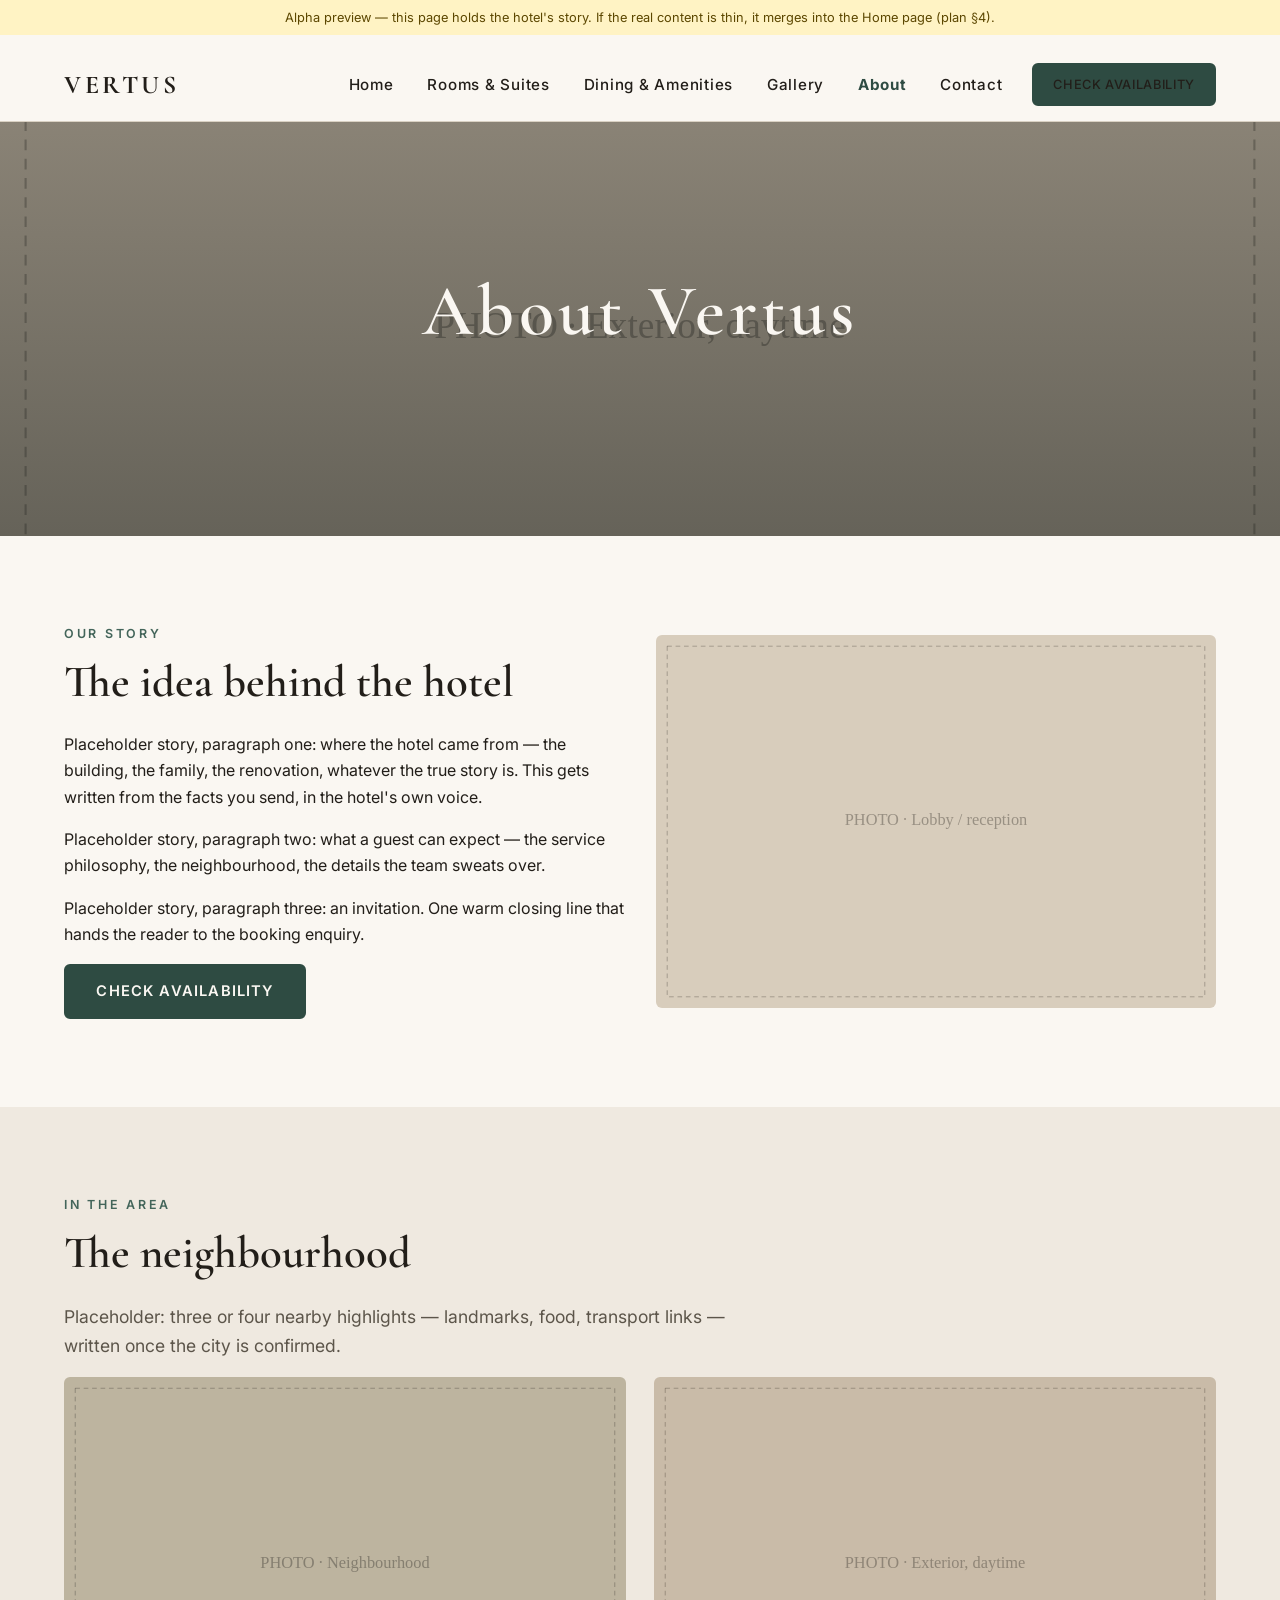
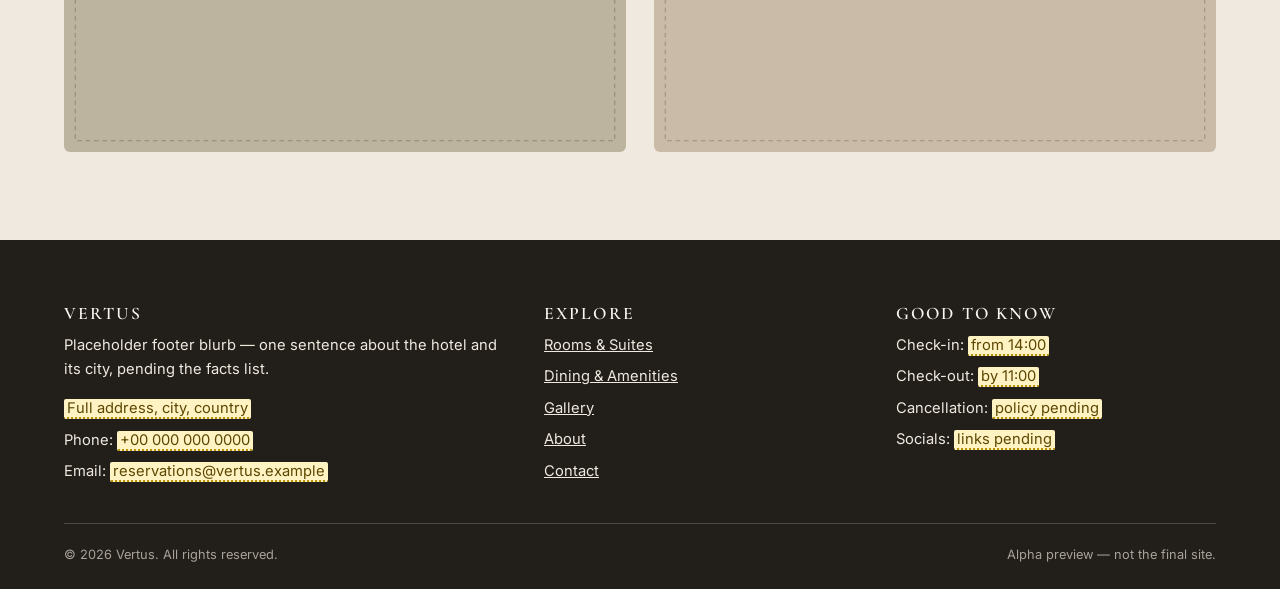
==== about.html @ 7fa8b1f5 "Build Vertus hotel website alpha: static six-page site with placeholder assets Co-authored-by: Curso" ====
<!DOCTYPE html>
<html lang="en">
<head>
  <meta charset="UTF-8">
  <meta name="viewport" content="width=device-width, initial-scale=1.0">
  <title>About — Vertus</title>
  <meta name="description" content="The story of Vertus: the building, the people, and the idea behind the hotel.">
  <meta property="og:type" content="website">
  <meta property="og:title" content="About — Vertus">
  <meta property="og:description" content="The story of Vertus: the building, the people, and the idea behind the hotel.">
  <meta property="og:image" content="assets/img/exterior-day.svg">
  <link rel="preconnect" href="https://fonts.googleapis.com">
  <link rel="preconnect" href="https://fonts.gstatic.com" crossorigin>
  <link href="https://fonts.googleapis.com/css2?family=Cormorant+Garamond:ital,wght@0,500;0,600;0,700;1,500&family=Inter:wght@400;500;600&display=swap" rel="stylesheet">
  <link rel="stylesheet" href="css/style.css">
</head>
<body>
  <p class="alpha-note">Alpha preview — this page holds the hotel's story. If the real content is thin, it merges into the Home page (plan §4).</p>

  <header class="site-header">
    <div class="container site-header__inner">
      <a class="brand" href="index.html">Vertus</a>
      <button class="nav-toggle" type="button" aria-expanded="false" aria-controls="site-nav" aria-label="Toggle navigation">
        <span></span><span></span><span></span>
      </button>
      <nav class="site-nav" id="site-nav" aria-label="Main">
        <ul>
          <li><a href="index.html">Home</a></li>
          <li><a href="rooms.html">Rooms &amp; Suites</a></li>
          <li><a href="dining.html">Dining &amp; Amenities</a></li>
          <li><a href="gallery.html">Gallery</a></li>
          <li><a href="about.html" aria-current="page">About</a></li>
          <li><a href="contact.html">Contact</a></li>
          <li class="nav-cta"><a class="btn btn--solid" href="contact.html#enquiry">Check availability</a></li>
        </ul>
      </nav>
    </div>
  </header>

  <main>
    <section class="hero hero--page">
      <img class="hero__img" src="assets/img/exterior-day.svg" alt="Placeholder for a daytime exterior photograph" fetchpriority="high">
      <div class="hero__content">
        <h1>About Vertus</h1>
      </div>
    </section>

    <section class="section">
      <div class="container">
        <div class="location-block">
          <div class="reveal">
            <span class="eyebrow">Our story</span>
            <h2>The idea behind the hotel</h2>
            <p>Placeholder story, paragraph one: where the hotel came from — the building, the family, the renovation, whatever the true story is. This gets written from the facts you send, in the hotel's own voice.</p>
            <p>Placeholder story, paragraph two: what a guest can expect — the service philosophy, the neighbourhood, the details the team sweats over.</p>
            <p>Placeholder story, paragraph three: an invitation. One warm closing line that hands the reader to the booking enquiry.</p>
            <a class="btn btn--solid" href="contact.html#enquiry">Check availability</a>
          </div>
          <img class="reveal" src="assets/img/lobby.svg" alt="Placeholder for a lobby or team photograph" loading="lazy">
        </div>
      </div>
    </section>

    <section class="section section--sand">
      <div class="container">
        <div class="reveal">
          <span class="eyebrow">In the area</span>
          <h2>The neighbourhood</h2>
          <p class="lede">Placeholder: three or four nearby highlights — landmarks, food, transport links — written once the city is confirmed.</p>
        </div>
        <div class="grid grid--2">
          <img class="reveal" src="assets/img/surroundings.svg" alt="Placeholder for a neighbourhood photograph" loading="lazy" style="border-radius:6px">
          <img class="reveal" src="assets/img/exterior-day.svg" alt="Placeholder for a second neighbourhood photograph" loading="lazy" style="border-radius:6px">
        </div>
      </div>
    </section>
  </main>

  <footer class="site-footer">
    <div class="container">
      <div class="site-footer__grid">
        <div>
          <h3>Vertus</h3>
          <p>Placeholder footer blurb — one sentence about the hotel and its city, pending the facts list.</p>
          <ul>
            <li><span class="tbd">Full address, city, country</span></li>
            <li>Phone: <span class="tbd">+00 000 000 0000</span></li>
            <li>Email: <span class="tbd">reservations@vertus.example</span></li>
          </ul>
        </div>
        <div>
          <h3>Explore</h3>
          <ul>
            <li><a href="rooms.html">Rooms &amp; Suites</a></li>
            <li><a href="dining.html">Dining &amp; Amenities</a></li>
            <li><a href="gallery.html">Gallery</a></li>
            <li><a href="about.html">About</a></li>
            <li><a href="contact.html">Contact</a></li>
          </ul>
        </div>
        <div>
          <h3>Good to know</h3>
          <ul>
            <li>Check-in: <span class="tbd">from 14:00</span></li>
            <li>Check-out: <span class="tbd">by 11:00</span></li>
            <li>Cancellation: <span class="tbd">policy pending</span></li>
            <li>Socials: <span class="tbd">links pending</span></li>
          </ul>
        </div>
      </div>
      <div class="site-footer__legal">
        <span>&copy; 2026 Vertus. All rights reserved.</span>
        <span>Alpha preview — not the final site.</span>
      </div>
    </div>
  </footer>

  <script src="js/main.js" defer></script>
</body>
</html>
---- css/style.css ----
/* ==========================================================================
   VERTUS — alpha stylesheet
   Provisional design system (plan §5). Palette is a placeholder until the
   photography arrives: warm neutrals + one deep accent.
   Mobile-first: base styles are for ~360px phones, scaled up via media queries.
   ========================================================================== */

:root {
  --cream: #faf7f2;
  --sand: #efe9e0;
  --sand-deep: #ddd4c6;
  --ink: #221e19;
  --ink-soft: #5c554a;
  --accent: #2e4b42;      /* deep green — placeholder accent */
  --accent-soft: #43655a;
  --line: #d9d1c3;
  --radius: 6px;
  --pad: clamp(1.25rem, 5vw, 2.5rem);
  --font-display: "Cormorant Garamond", Georgia, serif;
  --font-body: "Inter", -apple-system, BlinkMacSystemFont, "Segoe UI", sans-serif;
}

*, *::before, *::after { box-sizing: border-box; }

html { scroll-behavior: smooth; }

body {
  margin: 0;
  font-family: var(--font-body);
  font-size: 1rem;
  line-height: 1.65;
  color: var(--ink);
  background: var(--cream);
  -webkit-font-smoothing: antialiased;
}

img { max-width: 100%; height: auto; display: block; }

h1, h2, h3 {
  font-family: var(--font-display);
  font-weight: 600;
  line-height: 1.15;
  margin: 0 0 0.5em;
}

h1 { font-size: clamp(2.4rem, 8vw, 4.5rem); }
h2 { font-size: clamp(1.8rem, 5vw, 2.8rem); }
h3 { font-size: clamp(1.3rem, 4vw, 1.7rem); }

p { margin: 0 0 1em; }

a { color: var(--accent); }

:focus-visible {
  outline: 3px solid var(--accent);
  outline-offset: 3px;
}

.container {
  width: min(100% - 2 * var(--pad), 72rem);
  margin-inline: auto;
}

.section { padding-block: clamp(3rem, 8vw, 5.5rem); }
.section--sand { background: var(--sand); }
.section--accent { background: var(--accent); color: var(--cream); }
.section--accent h2 { color: var(--cream); }

.eyebrow {
  display: block;
  font-size: 0.78rem;
  font-weight: 600;
  letter-spacing: 0.22em;
  text-transform: uppercase;
  color: var(--accent-soft);
  margin-bottom: 0.75rem;
}

.section--accent .eyebrow { color: var(--sand-deep); }

.lede {
  font-size: 1.1rem;
  color: var(--ink-soft);
  max-width: 42rem;
}

.section--accent .lede { color: var(--sand); }

/* Placeholder marker — visually flags facts we're still waiting on (plan §6) */
.tbd {
  background: #fff3c4;
  border-bottom: 2px dotted #b78f00;
  padding-inline: 0.2em;
  border-radius: 2px;
  font-style: normal;
  color: #5c4700;
}

/* --------------------------------------------------------------------------
   Buttons
   -------------------------------------------------------------------------- */

.btn {
  display: inline-block;
  padding: 0.85rem 1.9rem;
  font-family: var(--font-body);
  font-size: 0.92rem;
  font-weight: 600;
  letter-spacing: 0.08em;
  text-transform: uppercase;
  text-decoration: none;
  text-align: center;
  border-radius: var(--radius);
  border: 2px solid var(--accent);
  cursor: pointer;
  transition: background-color 0.2s ease, color 0.2s ease;
}

.btn--solid { background: var(--accent); color: var(--cream); }
.btn--solid:hover { background: var(--accent-soft); border-color: var(--accent-soft); }

.btn--ghost { background: transparent; color: var(--accent); }
.btn--ghost:hover { background: var(--accent); color: var(--cream); }

.btn--light { border-color: var(--cream); background: var(--cream); color: var(--accent); }
.btn--light:hover { background: transparent; color: var(--cream); }

/* --------------------------------------------------------------------------
   Header / navigation
   -------------------------------------------------------------------------- */

.site-header {
  position: sticky;
  top: 0;
  z-index: 50;
  background: rgba(250, 247, 242, 0.94);
  backdrop-filter: blur(8px);
  border-bottom: 1px solid var(--line);
}

.site-header__inner {
  display: flex;
  align-items: center;
  justify-content: space-between;
  gap: 1rem;
  padding-block: 0.9rem;
}

.brand {
  font-family: var(--font-display);
  font-size: 1.6rem;
  font-weight: 700;
  letter-spacing: 0.14em;
  text-transform: uppercase;
  text-decoration: none;
  color: var(--ink);
}

.nav-toggle {
  display: inline-flex;
  flex-direction: column;
  justify-content: center;
  gap: 5px;
  width: 44px;
  height: 44px;
  padding: 10px;
  background: none;
  border: none;
  cursor: pointer;
}

.nav-toggle span {
  display: block;
  height: 2px;
  background: var(--ink);
  transition: transform 0.25s ease, opacity 0.25s ease;
}

.nav-toggle[aria-expanded="true"] span:nth-child(1) { transform: translateY(7px) rotate(45deg); }
.nav-toggle[aria-expanded="true"] span:nth-child(2) { opacity: 0; }
.nav-toggle[aria-expanded="true"] span:nth-child(3) { transform: translateY(-7px) rotate(-45deg); }

.site-nav {
  display: none;
  position: absolute;
  top: 100%;
  left: 0;
  right: 0;
  background: var(--cream);
  border-bottom: 1px solid var(--line);
  padding: 1rem var(--pad) 1.5rem;
}

.site-nav.is-open { display: block; }

.site-nav ul {
  list-style: none;
  margin: 0;
  padding: 0;
  display: flex;
  flex-direction: column;
  gap: 0.25rem;
}

.site-nav a {
  display: block;
  padding: 0.6rem 0.25rem;
  font-size: 0.95rem;
  font-weight: 500;
  letter-spacing: 0.05em;
  text-decoration: none;
  color: var(--ink);
}

.site-nav a[aria-current="page"] {
  color: var(--accent);
  font-weight: 700;
}

.site-nav .nav-cta { margin-top: 0.75rem; }

@media (min-width: 52rem) {
  .nav-toggle { display: none; }

  .site-nav {
    display: block;
    position: static;
    background: none;
    border: none;
    padding: 0;
  }

  .site-nav ul {
    flex-direction: row;
    align-items: center;
    gap: 1.6rem;
  }

  .site-nav .nav-cta { margin: 0; }
  .site-nav .nav-cta .btn { padding: 0.55rem 1.2rem; font-size: 0.8rem; }
}

/* --------------------------------------------------------------------------
   Hero
   -------------------------------------------------------------------------- */

.hero {
  position: relative;
  min-height: 88svh;
  display: grid;
  place-items: center;
  text-align: center;
  color: var(--cream);
  isolation: isolate;
}

.hero__img {
  position: absolute;
  inset: 0;
  width: 100%;
  height: 100%;
  object-fit: cover;
  z-index: -2;
}

.hero::after {
  content: "";
  position: absolute;
  inset: 0;
  background: linear-gradient(rgba(20, 26, 24, 0.35), rgba(20, 26, 24, 0.55));
  z-index: -1;
}

.hero__content { padding: var(--pad); max-width: 46rem; }

.hero__content h1 { color: var(--cream); letter-spacing: 0.06em; }

.hero__tagline {
  font-family: var(--font-display);
  font-size: clamp(1.15rem, 3.5vw, 1.5rem);
  font-style: italic;
  margin-bottom: 2rem;
}

.hero--page { min-height: 46svh; }

/* --------------------------------------------------------------------------
   Proof strip
   -------------------------------------------------------------------------- */

.proof-strip {
  background: var(--accent);
  color: var(--cream);
  padding-block: 1rem;
}

.proof-strip ul {
  list-style: none;
  margin: 0;
  padding: 0;
  display: flex;
  flex-wrap: wrap;
  justify-content: center;
  gap: 0.5rem 2.5rem;
  font-size: 0.88rem;
  letter-spacing: 0.06em;
}

/* --------------------------------------------------------------------------
   Cards & grids
   -------------------------------------------------------------------------- */

.grid {
  display: grid;
  gap: 1.75rem;
}

@media (min-width: 40rem) { .grid--3 { grid-template-columns: repeat(2, 1fr); } }
@media (min-width: 62rem) { .grid--3 { grid-template-columns: repeat(3, 1fr); } }
@media (min-width: 40rem) { .grid--2 { grid-template-columns: repeat(2, 1fr); } }

.card {
  background: #fff;
  border: 1px solid var(--line);
  border-radius: var(--radius);
  overflow: hidden;
  display: flex;
  flex-direction: column;
}

.card img { aspect-ratio: 3 / 2; object-fit: cover; width: 100%; }

.card__body {
  padding: 1.4rem;
  display: flex;
  flex-direction: column;
  gap: 0.4rem;
  flex: 1;
}

.card__meta {
  font-size: 0.85rem;
  color: var(--ink-soft);
  letter-spacing: 0.04em;
}

.card__rate {
  font-family: var(--font-display);
  font-size: 1.25rem;
  color: var(--accent);
  margin-top: auto;
  padding-top: 0.75rem;
}

.card .btn { margin-top: 0.9rem; }

/* --------------------------------------------------------------------------
   Room feature sections (rooms.html)
   -------------------------------------------------------------------------- */

.room {
  display: grid;
  gap: 1.5rem;
  align-items: center;
  padding-block: clamp(2rem, 6vw, 3.5rem);
  border-bottom: 1px solid var(--line);
}

.room:last-of-type { border-bottom: none; }

.room__gallery {
  display: grid;
  grid-template-columns: 2fr 1fr;
  gap: 0.5rem;
}

.room__gallery img {
  border-radius: var(--radius);
  object-fit: cover;
  width: 100%;
  height: 100%;
}

.room__gallery img:first-child { grid-row: span 2; aspect-ratio: 3 / 2; }

.room__facts {
  list-style: none;
  margin: 1rem 0;
  padding: 0;
  display: flex;
  flex-wrap: wrap;
  gap: 0.5rem;
}

.room__facts li {
  background: var(--sand);
  border-radius: 999px;
  padding: 0.3rem 0.9rem;
  font-size: 0.82rem;
  letter-spacing: 0.03em;
}

.room__rate {
  font-family: var(--font-display);
  font-size: 1.4rem;
  color: var(--accent);
  margin-bottom: 1rem;
}

@media (min-width: 56rem) {
  .room { grid-template-columns: 1.2fr 1fr; gap: 3rem; }
  .room:nth-of-type(even) .room__gallery { order: 2; }
}

/* --------------------------------------------------------------------------
   Amenities band
   -------------------------------------------------------------------------- */

.amenities-band ul {
  list-style: none;
  margin: 0;
  padding: 0;
  display: grid;
  grid-template-columns: repeat(2, 1fr);
  gap: 1.25rem 1.5rem;
}

@media (min-width: 48rem) {
  .amenities-band ul { grid-template-columns: repeat(4, 1fr); }
}

.amenities-band li {
  text-align: center;
  font-size: 0.92rem;
  letter-spacing: 0.04em;
}

.amenities-band li .amenity-mark {
  display: grid;
  place-items: center;
  width: 3rem;
  height: 3rem;
  margin: 0 auto 0.6rem;
  border: 1px solid var(--sand-deep);
  border-radius: 50%;
  font-family: var(--font-display);
  font-size: 1.3rem;
  color: var(--sand-deep);
}

/* --------------------------------------------------------------------------
   Gallery
   -------------------------------------------------------------------------- */

.gallery-grid {
  display: grid;
  grid-template-columns: repeat(2, 1fr);
  gap: 0.6rem;
}

@media (min-width: 48rem) { .gallery-grid { grid-template-columns: repeat(3, 1fr); gap: 1rem; } }

.gallery-grid a {
  display: block;
  border-radius: var(--radius);
  overflow: hidden;
}

.gallery-grid img {
  aspect-ratio: 4 / 3;
  object-fit: cover;
  width: 100%;
  transition: transform 0.35s ease;
}

.gallery-grid a:hover img { transform: scale(1.04); }

/* Lightbox */
.lightbox {
  position: fixed;
  inset: 0;
  z-index: 100;
  display: none;
  place-items: center;
  background: rgba(20, 18, 15, 0.92);
  padding: var(--pad);
}

.lightbox.is-open { display: grid; }

.lightbox img {
  max-width: min(92vw, 70rem);
  max-height: 82svh;
  object-fit: contain;
  border-radius: var(--radius);
}

.lightbox__close {
  position: absolute;
  top: 1rem;
  right: 1rem;
  width: 44px;
  height: 44px;
  border: none;
  border-radius: 50%;
  background: var(--cream);
  color: var(--ink);
  font-size: 1.3rem;
  cursor: pointer;
}

.lightbox__caption {
  color: var(--sand);
  text-align: center;
  margin-top: 0.75rem;
  font-size: 0.9rem;
}

/* --------------------------------------------------------------------------
   Location block / contact
   -------------------------------------------------------------------------- */

.location-block { display: grid; gap: 2rem; }

@media (min-width: 56rem) { .location-block { grid-template-columns: 1fr 1fr; align-items: center; } }

.location-block img { border-radius: var(--radius); width: 100%; }

.contact-list {
  list-style: none;
  margin: 1.25rem 0;
  padding: 0;
  display: grid;
  gap: 0.6rem;
}

.contact-list strong {
  display: block;
  font-size: 0.78rem;
  letter-spacing: 0.16em;
  text-transform: uppercase;
  color: var(--ink-soft);
}

/* --------------------------------------------------------------------------
   Enquiry form
   -------------------------------------------------------------------------- */

.enquiry-form {
  background: #fff;
  border: 1px solid var(--line);
  border-radius: var(--radius);
  padding: clamp(1.5rem, 5vw, 2.5rem);
  display: grid;
  gap: 1.1rem;
}

.form-row { display: grid; gap: 1.1rem; }

@media (min-width: 40rem) { .form-row--2 { grid-template-columns: 1fr 1fr; } }

.field { display: grid; gap: 0.35rem; }

.field label {
  font-size: 0.82rem;
  font-weight: 600;
  letter-spacing: 0.1em;
  text-transform: uppercase;
  color: var(--ink-soft);
}

.field input,
.field select,
.field textarea {
  font: inherit;
  color: var(--ink);
  padding: 0.75rem 0.9rem;
  border: 1px solid var(--line);
  border-radius: var(--radius);
  background: var(--cream);
  width: 100%;
}

.field textarea { resize: vertical; min-height: 7rem; }

.form-note { font-size: 0.85rem; color: var(--ink-soft); margin: 0; }

.form-success {
  background: var(--sand);
  border-left: 4px solid var(--accent);
  padding: 1rem 1.25rem;
  border-radius: var(--radius);
}

/* --------------------------------------------------------------------------
   CTA banner
   -------------------------------------------------------------------------- */

.cta-banner { text-align: center; }

.cta-banner .btn { margin-top: 1rem; }

/* --------------------------------------------------------------------------
   Footer
   -------------------------------------------------------------------------- */

.site-footer {
  background: var(--ink);
  color: var(--sand);
  padding-block: clamp(2.5rem, 6vw, 4rem) 1.5rem;
  font-size: 0.92rem;
}

.site-footer a { color: var(--sand); }

.site-footer__grid {
  display: grid;
  gap: 2rem;
  margin-bottom: 2.5rem;
}

@media (min-width: 48rem) { .site-footer__grid { grid-template-columns: 1.4fr 1fr 1fr; } }

.site-footer h3 {
  color: var(--cream);
  font-size: 1.1rem;
  letter-spacing: 0.12em;
  text-transform: uppercase;
}

.site-footer ul { list-style: none; margin: 0; padding: 0; display: grid; gap: 0.45rem; }

.site-footer__legal {
  border-top: 1px solid rgba(239, 233, 224, 0.2);
  padding-top: 1.25rem;
  font-size: 0.8rem;
  color: rgba(239, 233, 224, 0.65);
  display: flex;
  flex-wrap: wrap;
  gap: 0.5rem 2rem;
  justify-content: space-between;
}

/* --------------------------------------------------------------------------
   Reveal-on-scroll (subtle only — plan §5)
   -------------------------------------------------------------------------- */

@media (prefers-reduced-motion: no-preference) {
  .reveal {
    opacity: 0;
    transform: translateY(14px);
    transition: opacity 0.6s ease, transform 0.6s ease;
  }

  .reveal.is-visible { opacity: 1; transform: none; }
}

/* --------------------------------------------------------------------------
   Alpha banner — removed at beta
   -------------------------------------------------------------------------- */

.alpha-note {
  background: #fff3c4;
  color: #5c4700;
  text-align: center;
  font-size: 0.8rem;
  padding: 0.45rem var(--pad);
}
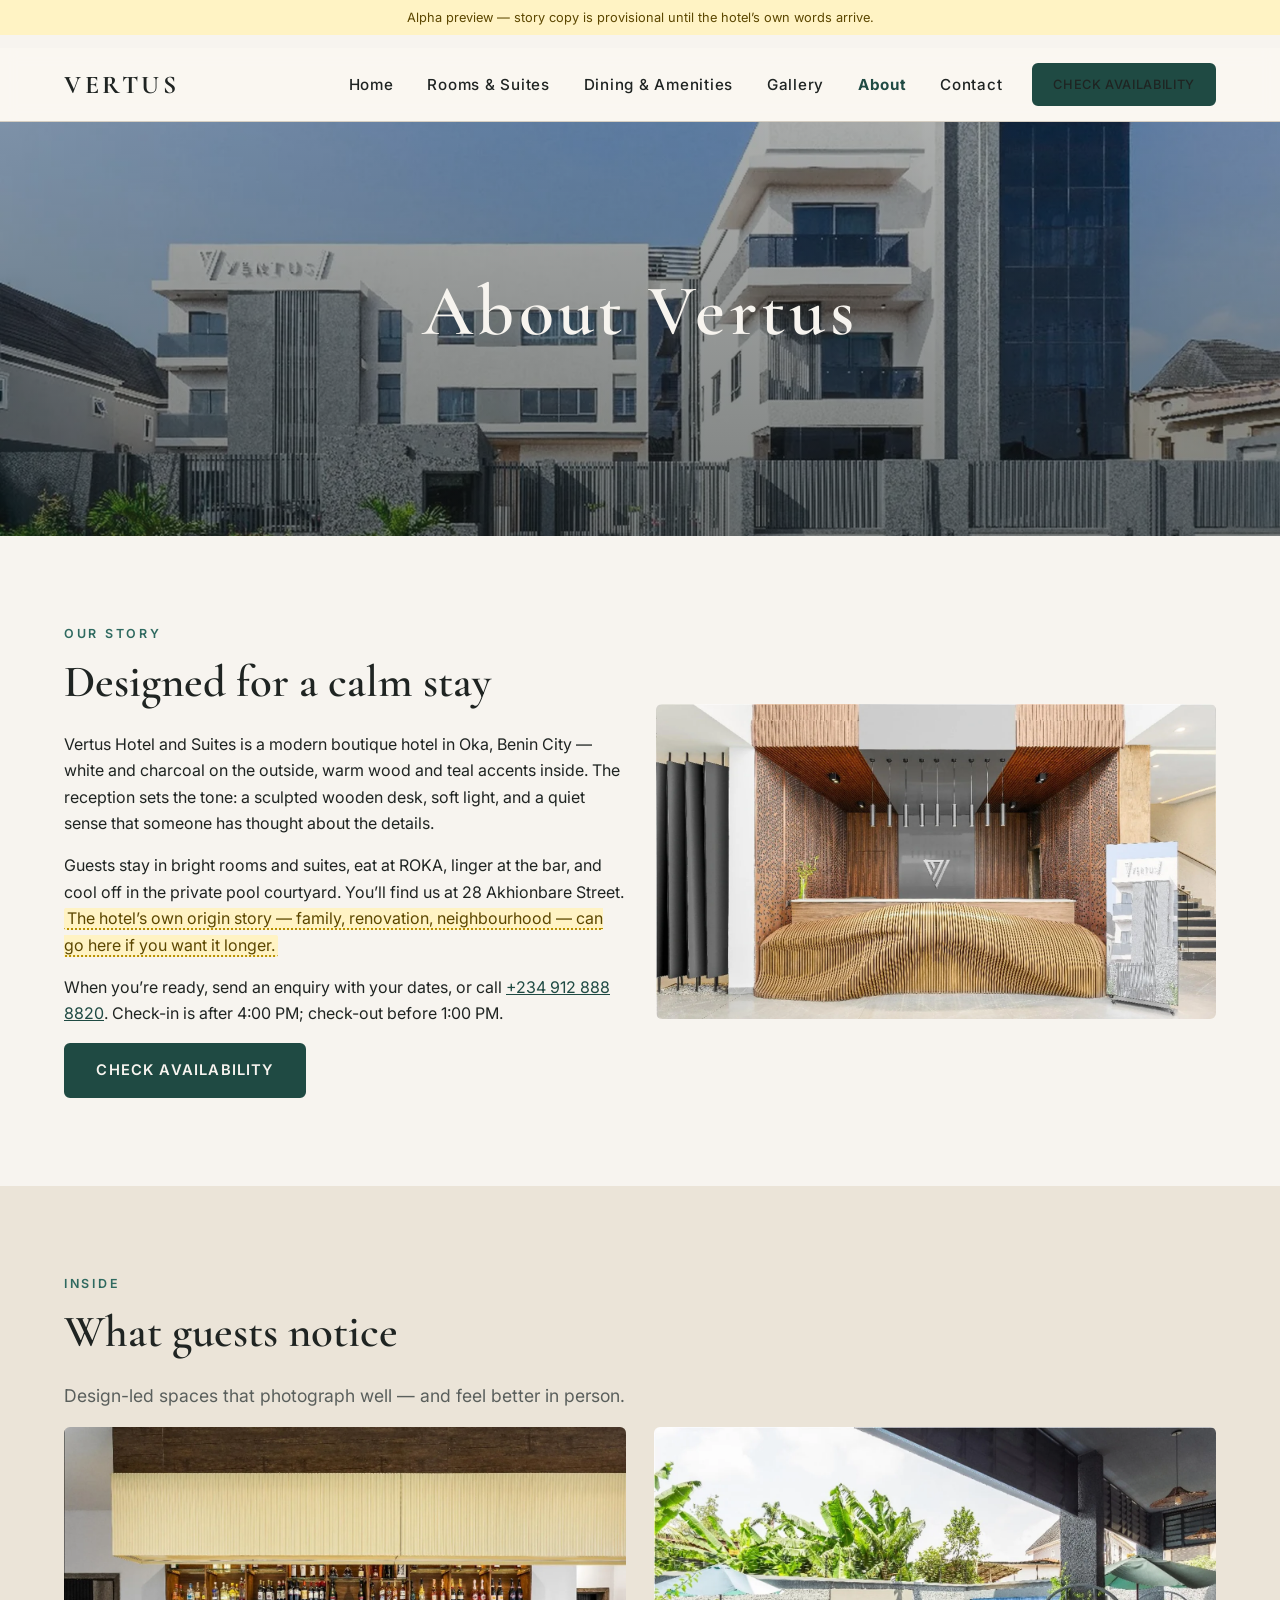
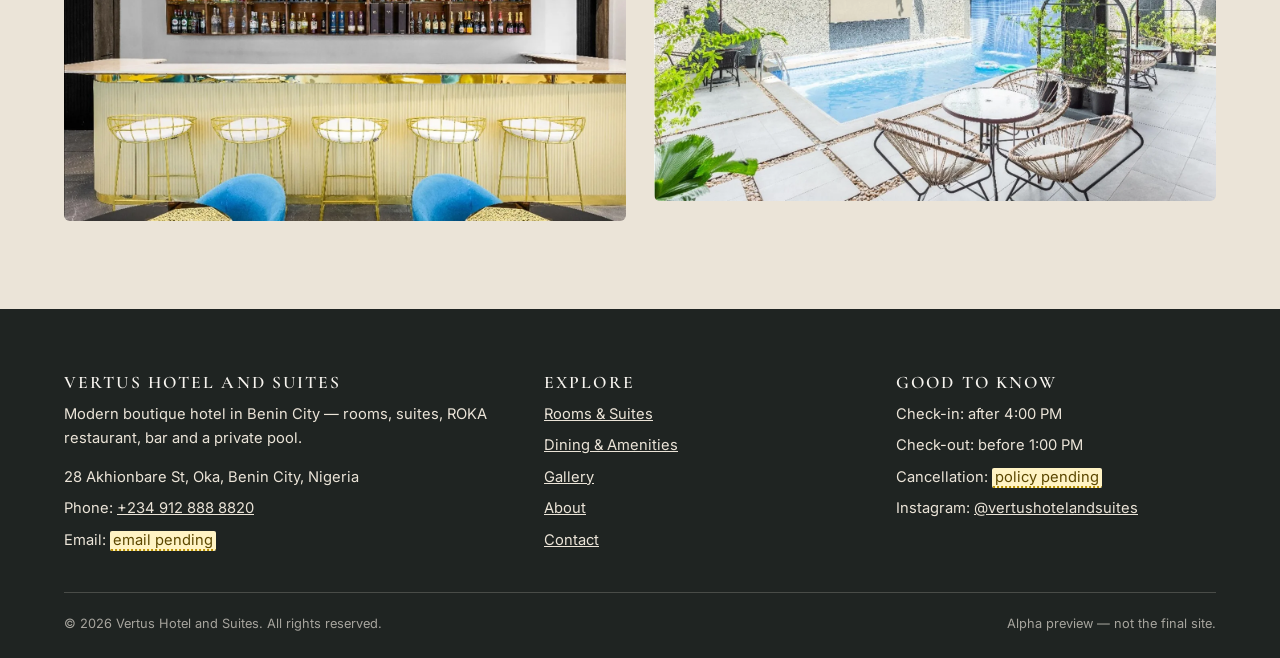
==== commit 05383136: "Add real photos and hotel facts for Vertus alpha Wire photography, Benin City address, contact detai" ====
--- a/about.html
+++ b/about.html
@@ -3,19 +3,19 @@
 <head>
   <meta charset="UTF-8">
   <meta name="viewport" content="width=device-width, initial-scale=1.0">
-  <title>About — Vertus</title>
-  <meta name="description" content="The story of Vertus: the building, the people, and the idea behind the hotel.">
+  <title>About — Vertus Hotel and Suites, Benin City</title>
+  <meta name="description" content="About Vertus Hotel and Suites in Oka, Benin City — a modern boutique hotel with design-led interiors, ROKA restaurant, bar and private pool.">
   <meta property="og:type" content="website">
-  <meta property="og:title" content="About — Vertus">
-  <meta property="og:description" content="The story of Vertus: the building, the people, and the idea behind the hotel.">
-  <meta property="og:image" content="assets/img/exterior-day.svg">
+  <meta property="og:title" content="About — Vertus Hotel and Suites">
+  <meta property="og:description" content="The story of Vertus Hotel and Suites in Benin City: the building, the stay, and the idea behind the hotel.">
+  <meta property="og:image" content="assets/img/lobby.webp">
   <link rel="preconnect" href="https://fonts.googleapis.com">
   <link rel="preconnect" href="https://fonts.gstatic.com" crossorigin>
   <link href="https://fonts.googleapis.com/css2?family=Cormorant+Garamond:ital,wght@0,500;0,600;0,700;1,500&family=Inter:wght@400;500;600&display=swap" rel="stylesheet">
   <link rel="stylesheet" href="css/style.css">
 </head>
 <body>
-  <p class="alpha-note">Alpha preview — this page holds the hotel's story. If the real content is thin, it merges into the Home page (plan §4).</p>
+  <p class="alpha-note">Alpha preview — story copy is provisional until the hotel’s own words arrive.</p>
 
   <header class="site-header">
     <div class="container site-header__inner">
@@ -39,7 +39,7 @@
 
   <main>
     <section class="hero hero--page">
-      <img class="hero__img" src="assets/img/exterior-day.svg" alt="Placeholder for a daytime exterior photograph" fetchpriority="high">
+      <img class="hero__img" src="assets/img/exterior-day.webp" alt="Vertus Hotel exterior under a clear sky" fetchpriority="high" width="1600" height="952">
       <div class="hero__content">
         <h1>About Vertus</h1>
       </div>
@@ -50,13 +50,13 @@
         <div class="location-block">
           <div class="reveal">
             <span class="eyebrow">Our story</span>
-            <h2>The idea behind the hotel</h2>
-            <p>Placeholder story, paragraph one: where the hotel came from — the building, the family, the renovation, whatever the true story is. This gets written from the facts you send, in the hotel's own voice.</p>
-            <p>Placeholder story, paragraph two: what a guest can expect — the service philosophy, the neighbourhood, the details the team sweats over.</p>
-            <p>Placeholder story, paragraph three: an invitation. One warm closing line that hands the reader to the booking enquiry.</p>
+            <h2>Designed for a calm stay</h2>
+            <p>Vertus Hotel and Suites is a modern boutique hotel in Oka, Benin City — white and charcoal on the outside, warm wood and teal accents inside. The reception sets the tone: a sculpted wooden desk, soft light, and a quiet sense that someone has thought about the details.</p>
+            <p>Guests stay in bright rooms and suites, eat at ROKA, linger at the bar, and cool off in the private pool courtyard. You’ll find us at 28 Akhionbare Street. <span class="tbd">The hotel’s own origin story — family, renovation, neighbourhood — can go here if you want it longer.</span></p>
+            <p>When you’re ready, send an enquiry with your dates, or call <a href="tel:+2349128888820">+234 912 888 8820</a>. Check-in is after 4:00 PM; check-out before 1:00 PM.</p>
             <a class="btn btn--solid" href="contact.html#enquiry">Check availability</a>
           </div>
-          <img class="reveal" src="assets/img/lobby.svg" alt="Placeholder for a lobby or team photograph" loading="lazy">
+          <img class="reveal" src="assets/img/lobby.webp" alt="Vertus reception lobby" loading="lazy" width="1400" height="900">
         </div>
       </div>
     </section>
@@ -64,13 +64,13 @@
     <section class="section section--sand">
       <div class="container">
         <div class="reveal">
-          <span class="eyebrow">In the area</span>
-          <h2>The neighbourhood</h2>
-          <p class="lede">Placeholder: three or four nearby highlights — landmarks, food, transport links — written once the city is confirmed.</p>
+          <span class="eyebrow">Inside</span>
+          <h2>What guests notice</h2>
+          <p class="lede">Design-led spaces that photograph well — and feel better in person.</p>
         </div>
         <div class="grid grid--2">
-          <img class="reveal" src="assets/img/surroundings.svg" alt="Placeholder for a neighbourhood photograph" loading="lazy" style="border-radius:6px">
-          <img class="reveal" src="assets/img/exterior-day.svg" alt="Placeholder for a second neighbourhood photograph" loading="lazy" style="border-radius:6px">
+          <img class="reveal" src="assets/img/dining-bar-2.webp" alt="Bar with cream fluted front and gold trim" loading="lazy" width="1400" height="980" style="border-radius:6px">
+          <img class="reveal" src="assets/img/amenity-pool.webp" alt="Private pool courtyard" loading="lazy" width="1400" height="932" style="border-radius:6px">
         </div>
       </div>
     </section>
@@ -80,12 +80,12 @@
     <div class="container">
       <div class="site-footer__grid">
         <div>
-          <h3>Vertus</h3>
-          <p>Placeholder footer blurb — one sentence about the hotel and its city, pending the facts list.</p>
+          <h3>Vertus Hotel and Suites</h3>
+          <p>Modern boutique hotel in Benin City — rooms, suites, ROKA restaurant, bar and a private pool.</p>
           <ul>
-            <li><span class="tbd">Full address, city, country</span></li>
-            <li>Phone: <span class="tbd">+00 000 000 0000</span></li>
-            <li>Email: <span class="tbd">reservations@vertus.example</span></li>
+            <li>28 Akhionbare St, Oka, Benin City, Nigeria</li>
+            <li>Phone: <a href="tel:+2349128888820">+234 912 888 8820</a></li>
+            <li>Email: <span class="tbd">email pending</span></li>
           </ul>
         </div>
         <div>
@@ -101,15 +101,15 @@
         <div>
           <h3>Good to know</h3>
           <ul>
-            <li>Check-in: <span class="tbd">from 14:00</span></li>
-            <li>Check-out: <span class="tbd">by 11:00</span></li>
+            <li>Check-in: after 4:00 PM</li>
+            <li>Check-out: before 1:00 PM</li>
             <li>Cancellation: <span class="tbd">policy pending</span></li>
-            <li>Socials: <span class="tbd">links pending</span></li>
+            <li>Instagram: <a href="https://www.instagram.com/vertushotelandsuites/" target="_blank" rel="noopener noreferrer">@vertushotelandsuites</a></li>
           </ul>
         </div>
       </div>
       <div class="site-footer__legal">
-        <span>&copy; 2026 Vertus. All rights reserved.</span>
+        <span>&copy; 2026 Vertus Hotel and Suites. All rights reserved.</span>
         <span>Alpha preview — not the final site.</span>
       </div>
     </div>
--- a/css/style.css
+++ b/css/style.css
@@ -6,14 +6,15 @@
    ========================================================================== */
 
 :root {
-  --cream: #faf7f2;
-  --sand: #efe9e0;
-  --sand-deep: #ddd4c6;
-  --ink: #221e19;
-  --ink-soft: #5c554a;
-  --accent: #2e4b42;      /* deep green — placeholder accent */
-  --accent-soft: #43655a;
-  --line: #d9d1c3;
+  /* Palette pulled from the photography: charcoal exterior, teal room accents, warm wood lobby */
+  --cream: #f7f4ef;
+  --sand: #ebe4d8;
+  --sand-deep: #d4cbb9;
+  --ink: #1f2422;
+  --ink-soft: #5a5f5c;
+  --accent: #1f4a43;      /* deep teal from room textiles */
+  --accent-soft: #2f6a60;
+  --line: #d5cec2;
   --radius: 6px;
   --pad: clamp(1.25rem, 5vw, 2.5rem);
   --font-display: "Cormorant Garamond", Georgia, serif;
@@ -524,7 +525,15 @@
 
 @media (min-width: 56rem) { .location-block { grid-template-columns: 1fr 1fr; align-items: center; } }
 
-.location-block img { border-radius: var(--radius); width: 100%; }
+.location-block img,
+.map-embed {
+  border-radius: var(--radius);
+  width: 100%;
+  border: 0;
+  aspect-ratio: 16 / 9;
+  min-height: 16rem;
+  background: var(--sand);
+}
 
 .contact-list {
   list-style: none;
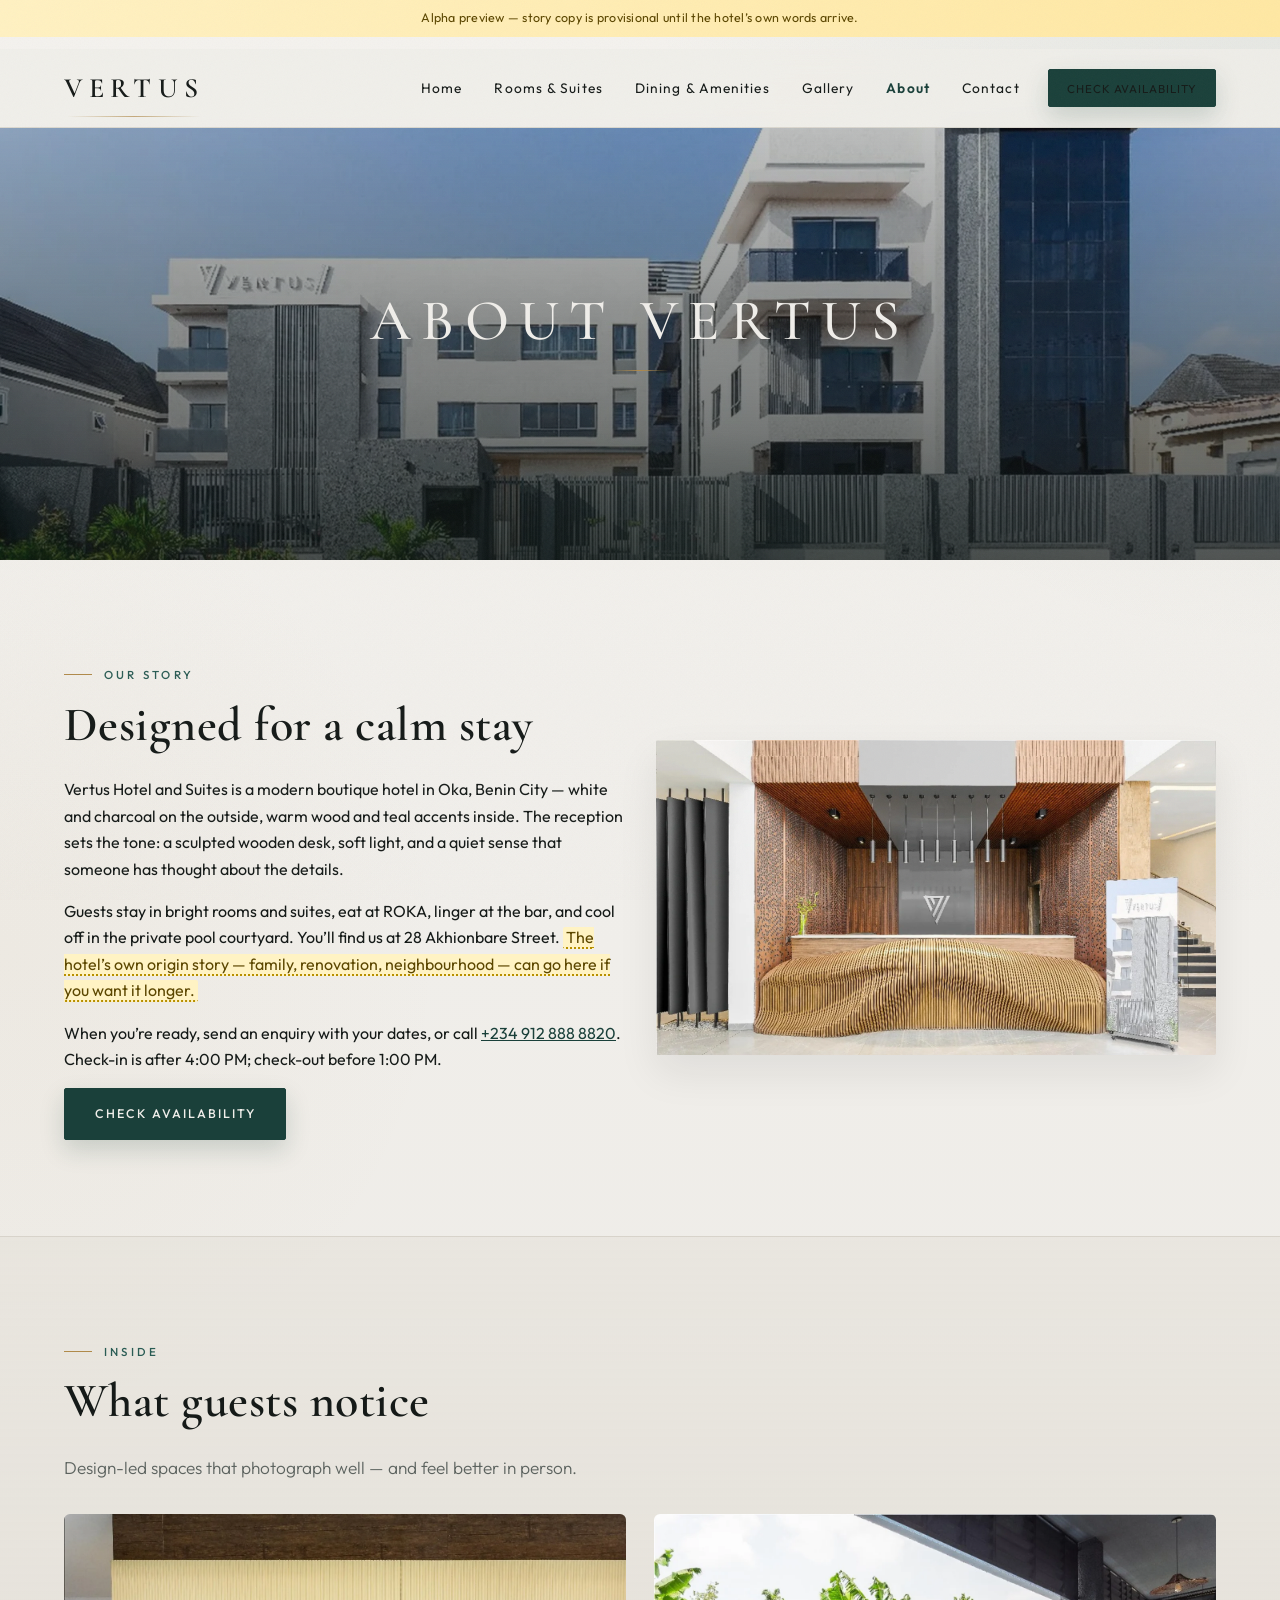
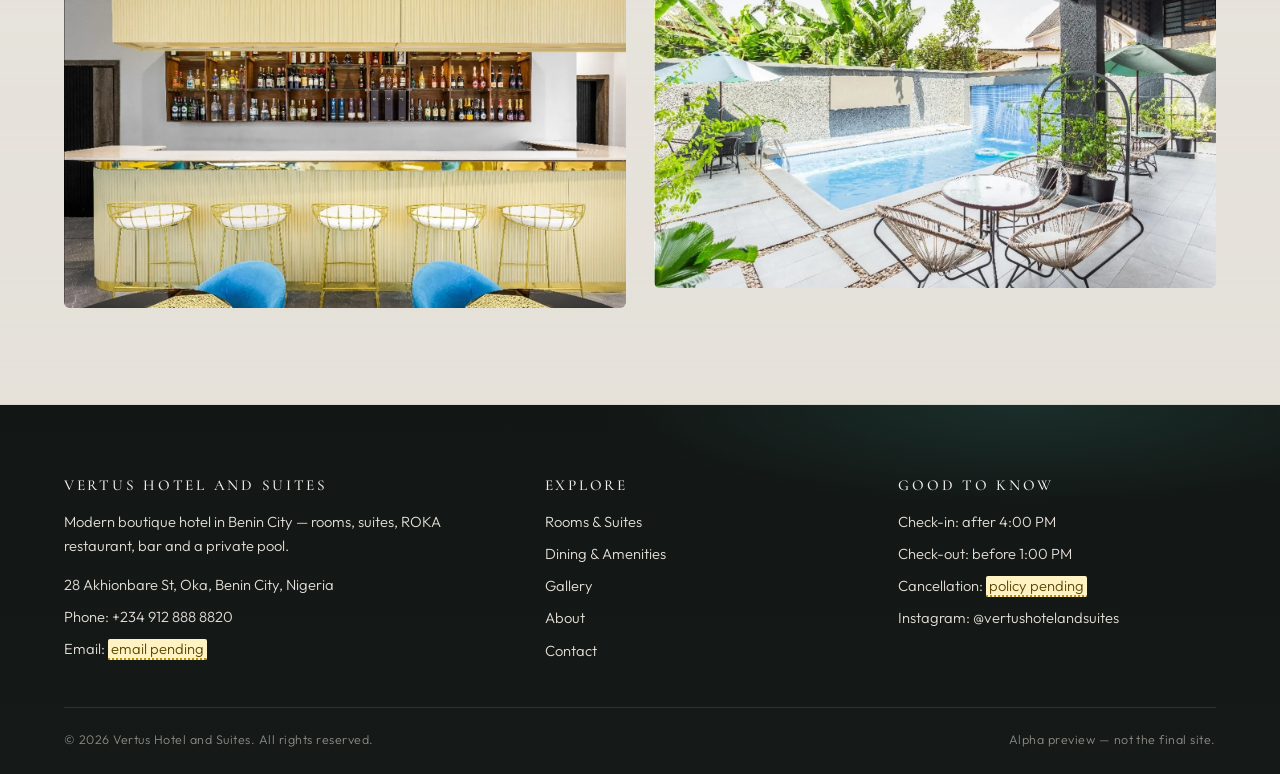
==== commit cfaf9717: "Polish site design for a boutique hotel feel Swap to Outfit, add atmosphere, hero motion, and refine" ====
--- a/about.html
+++ b/about.html
@@ -11,7 +11,7 @@
   <meta property="og:image" content="assets/img/lobby.webp">
   <link rel="preconnect" href="https://fonts.googleapis.com">
   <link rel="preconnect" href="https://fonts.gstatic.com" crossorigin>
-  <link href="https://fonts.googleapis.com/css2?family=Cormorant+Garamond:ital,wght@0,500;0,600;0,700;1,500&family=Inter:wght@400;500;600&display=swap" rel="stylesheet">
+  <link href="https://fonts.googleapis.com/css2?family=Cormorant+Garamond:ital,wght@0,500;0,600;0,700;1,500&family=Outfit:wght@300;400;500;600&display=swap" rel="stylesheet">
   <link rel="stylesheet" href="css/style.css">
 </head>
 <body>
--- a/css/style.css
+++ b/css/style.css
@@ -1,24 +1,28 @@
 /* ==========================================================================
-   VERTUS — alpha stylesheet
-   Provisional design system (plan §5). Palette is a placeholder until the
-   photography arrives: warm neutrals + one deep accent.
-   Mobile-first: base styles are for ~360px phones, scaled up via media queries.
+   VERTUS — site stylesheet
+   Boutique hotel system: charcoal, teal, soft stone. Photography-led.
+   Mobile-first: base styles are for ~360px phones, scaled via media queries.
    ========================================================================== */
 
 :root {
-  /* Palette pulled from the photography: charcoal exterior, teal room accents, warm wood lobby */
-  --cream: #f7f4ef;
-  --sand: #ebe4d8;
-  --sand-deep: #d4cbb9;
-  --ink: #1f2422;
-  --ink-soft: #5a5f5c;
-  --accent: #1f4a43;      /* deep teal from room textiles */
-  --accent-soft: #2f6a60;
-  --line: #d5cec2;
-  --radius: 6px;
+  /* From photography: charcoal exterior, teal textiles, warm wood, soft stone */
+  --cream: #f0eeea;
+  --sand: #e4e0d8;
+  --sand-deep: #c9c2b4;
+  --ink: #151a18;
+  --ink-soft: #5c635f;
+  --accent: #1a403a;
+  --accent-soft: #2a5c54;
+  --brass: #b08a4a;
+  --brass-soft: rgba(176, 138, 74, 0.45);
+  --line: #d2cdc3;
+  --surface: rgba(255, 255, 255, 0.72);
+  --radius: 2px;
   --pad: clamp(1.25rem, 5vw, 2.5rem);
-  --font-display: "Cormorant Garamond", Georgia, serif;
-  --font-body: "Inter", -apple-system, BlinkMacSystemFont, "Segoe UI", sans-serif;
+  --font-display: "Cormorant Garamond", Georgia, "Times New Roman", serif;
+  --font-body: "Outfit", "Helvetica Neue", Arial, sans-serif;
+  --ease-out: cubic-bezier(0.22, 1, 0.36, 1);
+  --shadow-soft: 0 18px 40px rgba(21, 26, 24, 0.08);
 }
 
 *, *::before, *::after { box-sizing: border-box; }
@@ -29,10 +33,25 @@
   margin: 0;
   font-family: var(--font-body);
   font-size: 1rem;
+  font-weight: 400;
   line-height: 1.65;
   color: var(--ink);
-  background: var(--cream);
+  background:
+    radial-gradient(ellipse 90% 50% at 100% 0%, rgba(42, 92, 84, 0.07), transparent 55%),
+    radial-gradient(ellipse 70% 40% at 0% 40%, rgba(176, 138, 74, 0.05), transparent 50%),
+    linear-gradient(180deg, #f4f2ee 0%, var(--cream) 40%, #ebe8e2 100%);
   -webkit-font-smoothing: antialiased;
+}
+
+body::before {
+  content: "";
+  position: fixed;
+  inset: 0;
+  pointer-events: none;
+  z-index: 200;
+  opacity: 0.035;
+  background-image: url("data:image/svg+xml,%3Csvg viewBox='0 0 256 256' xmlns='http://www.w3.org/2000/svg'%3E%3Cfilter id='n'%3E%3CfeTurbulence type='fractalNoise' baseFrequency='0.85' numOctaves='4' stitchTiles='stitch'/%3E%3C/filter%3E%3Crect width='100%25' height='100%25' filter='url(%23n)'/%3E%3C/svg%3E");
+  background-size: 180px 180px;
 }
 
 img { max-width: 100%; height: auto; display: block; }
@@ -40,20 +59,21 @@
 h1, h2, h3 {
   font-family: var(--font-display);
   font-weight: 600;
-  line-height: 1.15;
+  line-height: 1.12;
   margin: 0 0 0.5em;
-}
-
-h1 { font-size: clamp(2.4rem, 8vw, 4.5rem); }
-h2 { font-size: clamp(1.8rem, 5vw, 2.8rem); }
-h3 { font-size: clamp(1.3rem, 4vw, 1.7rem); }
+  letter-spacing: 0.01em;
+}
+
+h1 { font-size: clamp(2.6rem, 9vw, 5rem); font-weight: 500; }
+h2 { font-size: clamp(1.9rem, 5vw, 3rem); }
+h3 { font-size: clamp(1.35rem, 4vw, 1.75rem); }
 
 p { margin: 0 0 1em; }
 
-a { color: var(--accent); }
+a { color: var(--accent); transition: color 0.2s ease; }
 
 :focus-visible {
-  outline: 3px solid var(--accent);
+  outline: 2px solid var(--accent);
   outline-offset: 3px;
 }
 
@@ -62,32 +82,58 @@
   margin-inline: auto;
 }
 
-.section { padding-block: clamp(3rem, 8vw, 5.5rem); }
-.section--sand { background: var(--sand); }
-.section--accent { background: var(--accent); color: var(--cream); }
+.section { padding-block: clamp(3.25rem, 9vw, 6rem); }
+
+.section--sand {
+  background:
+    linear-gradient(180deg, rgba(228, 224, 216, 0.55), rgba(228, 224, 216, 0.9));
+  border-block: 1px solid rgba(210, 205, 195, 0.65);
+}
+
+.section--accent {
+  position: relative;
+  overflow: hidden;
+  background:
+    radial-gradient(ellipse 80% 80% at 20% 120%, rgba(176, 138, 74, 0.22), transparent 50%),
+    linear-gradient(145deg, #14352f 0%, var(--accent) 45%, #1f4f47 100%);
+  color: var(--cream);
+}
+
 .section--accent h2 { color: var(--cream); }
 
 .eyebrow {
-  display: block;
-  font-size: 0.78rem;
-  font-weight: 600;
-  letter-spacing: 0.22em;
+  display: inline-flex;
+  align-items: center;
+  gap: 0.75rem;
+  font-size: 0.72rem;
+  font-weight: 500;
+  letter-spacing: 0.28em;
   text-transform: uppercase;
   color: var(--accent-soft);
-  margin-bottom: 0.75rem;
-}
-
-.section--accent .eyebrow { color: var(--sand-deep); }
+  margin-bottom: 0.9rem;
+}
+
+.eyebrow::before {
+  content: "";
+  width: 1.75rem;
+  height: 1px;
+  background: var(--brass);
+}
+
+.section--accent .eyebrow { color: rgba(240, 238, 234, 0.75); }
+.section--accent .eyebrow::before { background: var(--brass-soft); }
 
 .lede {
-  font-size: 1.1rem;
+  font-size: 1.08rem;
+  font-weight: 300;
   color: var(--ink-soft);
-  max-width: 42rem;
-}
-
-.section--accent .lede { color: var(--sand); }
-
-/* Placeholder marker — visually flags facts we're still waiting on (plan §6) */
+  max-width: 40rem;
+  line-height: 1.7;
+}
+
+.section--accent .lede { color: rgba(240, 238, 234, 0.82); }
+
+/* Placeholder marker — flags facts still pending */
 .tbd {
   background: #fff3c4;
   border-bottom: 2px dotted #b78f00;
@@ -103,28 +149,59 @@
 
 .btn {
   display: inline-block;
-  padding: 0.85rem 1.9rem;
+  padding: 0.9rem 1.85rem;
   font-family: var(--font-body);
-  font-size: 0.92rem;
-  font-weight: 600;
-  letter-spacing: 0.08em;
+  font-size: 0.78rem;
+  font-weight: 500;
+  letter-spacing: 0.16em;
   text-transform: uppercase;
   text-decoration: none;
   text-align: center;
   border-radius: var(--radius);
-  border: 2px solid var(--accent);
+  border: 1px solid var(--accent);
   cursor: pointer;
-  transition: background-color 0.2s ease, color 0.2s ease;
-}
-
-.btn--solid { background: var(--accent); color: var(--cream); }
-.btn--solid:hover { background: var(--accent-soft); border-color: var(--accent-soft); }
-
-.btn--ghost { background: transparent; color: var(--accent); }
-.btn--ghost:hover { background: var(--accent); color: var(--cream); }
-
-.btn--light { border-color: var(--cream); background: var(--cream); color: var(--accent); }
-.btn--light:hover { background: transparent; color: var(--cream); }
+  transition:
+    background-color 0.35s var(--ease-out),
+    color 0.35s var(--ease-out),
+    border-color 0.35s var(--ease-out),
+    transform 0.35s var(--ease-out),
+    box-shadow 0.35s var(--ease-out);
+}
+
+.btn:hover { transform: translateY(-1px); }
+
+.btn--solid {
+  background: var(--accent);
+  color: var(--cream);
+  box-shadow: 0 10px 24px rgba(26, 64, 58, 0.18);
+}
+
+.btn--solid:hover {
+  background: var(--accent-soft);
+  border-color: var(--accent-soft);
+}
+
+.btn--ghost {
+  background: transparent;
+  color: var(--accent);
+}
+
+.btn--ghost:hover {
+  background: var(--accent);
+  color: var(--cream);
+}
+
+.btn--light {
+  border-color: rgba(240, 238, 234, 0.85);
+  background: var(--cream);
+  color: var(--accent);
+}
+
+.btn--light:hover {
+  background: transparent;
+  color: var(--cream);
+  box-shadow: 0 0 0 1px rgba(240, 238, 234, 0.35);
+}
 
 /* --------------------------------------------------------------------------
    Header / navigation
@@ -134,9 +211,10 @@
   position: sticky;
   top: 0;
   z-index: 50;
-  background: rgba(250, 247, 242, 0.94);
-  backdrop-filter: blur(8px);
-  border-bottom: 1px solid var(--line);
+  background: rgba(240, 238, 234, 0.82);
+  backdrop-filter: blur(14px) saturate(1.2);
+  -webkit-backdrop-filter: blur(14px) saturate(1.2);
+  border-bottom: 1px solid rgba(210, 205, 195, 0.7);
 }
 
 .site-header__inner {
@@ -144,17 +222,29 @@
   align-items: center;
   justify-content: space-between;
   gap: 1rem;
-  padding-block: 0.9rem;
+  padding-block: 1rem;
 }
 
 .brand {
+  position: relative;
   font-family: var(--font-display);
-  font-size: 1.6rem;
-  font-weight: 700;
-  letter-spacing: 0.14em;
+  font-size: 1.75rem;
+  font-weight: 600;
+  letter-spacing: 0.22em;
   text-transform: uppercase;
   text-decoration: none;
   color: var(--ink);
+}
+
+.brand::after {
+  content: "";
+  position: absolute;
+  left: 0.12em;
+  right: 0.12em;
+  bottom: -0.2em;
+  height: 1px;
+  background: linear-gradient(90deg, transparent, var(--brass), transparent);
+  opacity: 0.7;
 }
 
 .nav-toggle {
@@ -172,14 +262,14 @@
 
 .nav-toggle span {
   display: block;
-  height: 2px;
+  height: 1.5px;
   background: var(--ink);
-  transition: transform 0.25s ease, opacity 0.25s ease;
-}
-
-.nav-toggle[aria-expanded="true"] span:nth-child(1) { transform: translateY(7px) rotate(45deg); }
+  transition: transform 0.3s var(--ease-out), opacity 0.25s ease;
+}
+
+.nav-toggle[aria-expanded="true"] span:nth-child(1) { transform: translateY(6.5px) rotate(45deg); }
 .nav-toggle[aria-expanded="true"] span:nth-child(2) { opacity: 0; }
-.nav-toggle[aria-expanded="true"] span:nth-child(3) { transform: translateY(-7px) rotate(-45deg); }
+.nav-toggle[aria-expanded="true"] span:nth-child(3) { transform: translateY(-6.5px) rotate(-45deg); }
 
 .site-nav {
   display: none;
@@ -187,7 +277,8 @@
   top: 100%;
   left: 0;
   right: 0;
-  background: var(--cream);
+  background: rgba(240, 238, 234, 0.97);
+  backdrop-filter: blur(12px);
   border-bottom: 1px solid var(--line);
   padding: 1rem var(--pad) 1.5rem;
 }
@@ -206,16 +297,19 @@
 .site-nav a {
   display: block;
   padding: 0.6rem 0.25rem;
-  font-size: 0.95rem;
-  font-weight: 500;
-  letter-spacing: 0.05em;
+  font-size: 0.86rem;
+  font-weight: 400;
+  letter-spacing: 0.08em;
   text-decoration: none;
   color: var(--ink);
-}
+  transition: color 0.2s ease;
+}
+
+.site-nav a:hover { color: var(--accent-soft); }
 
 .site-nav a[aria-current="page"] {
   color: var(--accent);
-  font-weight: 700;
+  font-weight: 600;
 }
 
 .site-nav .nav-cta { margin-top: 0.75rem; }
@@ -229,16 +323,17 @@
     background: none;
     border: none;
     padding: 0;
+    backdrop-filter: none;
   }
 
   .site-nav ul {
     flex-direction: row;
     align-items: center;
-    gap: 1.6rem;
+    gap: 1.5rem;
   }
 
   .site-nav .nav-cta { margin: 0; }
-  .site-nav .nav-cta .btn { padding: 0.55rem 1.2rem; font-size: 0.8rem; }
+  .site-nav .nav-cta .btn { padding: 0.55rem 1.15rem; font-size: 0.72rem; }
 }
 
 /* --------------------------------------------------------------------------
@@ -247,12 +342,13 @@
 
 .hero {
   position: relative;
-  min-height: 88svh;
+  min-height: 92svh;
   display: grid;
   place-items: center;
   text-align: center;
   color: var(--cream);
   isolation: isolate;
+  overflow: hidden;
 }
 
 .hero__img {
@@ -268,31 +364,92 @@
   content: "";
   position: absolute;
   inset: 0;
-  background: linear-gradient(rgba(20, 26, 24, 0.35), rgba(20, 26, 24, 0.55));
+  background:
+    linear-gradient(180deg, rgba(15, 20, 18, 0.25) 0%, rgba(15, 20, 18, 0.45) 45%, rgba(15, 20, 18, 0.72) 100%),
+    radial-gradient(ellipse 70% 50% at 50% 100%, rgba(26, 64, 58, 0.35), transparent 60%);
   z-index: -1;
 }
 
-.hero__content { padding: var(--pad); max-width: 46rem; }
-
-.hero__content h1 { color: var(--cream); letter-spacing: 0.06em; }
+.hero__content {
+  padding: var(--pad);
+  max-width: 48rem;
+  position: relative;
+}
+
+.hero__content h1 {
+  color: var(--cream);
+  letter-spacing: 0.18em;
+  text-transform: uppercase;
+  font-weight: 500;
+  text-shadow: 0 8px 40px rgba(0, 0, 0, 0.35);
+}
+
+.hero__content h1::after {
+  content: "";
+  display: block;
+  width: 3.5rem;
+  height: 1px;
+  margin: 1rem auto 0;
+  background: linear-gradient(90deg, transparent, var(--brass), transparent);
+}
 
 .hero__tagline {
   font-family: var(--font-display);
-  font-size: clamp(1.15rem, 3.5vw, 1.5rem);
+  font-size: clamp(1.2rem, 3.6vw, 1.65rem);
   font-style: italic;
-  margin-bottom: 2rem;
-}
-
-.hero--page { min-height: 46svh; }
+  font-weight: 500;
+  margin: 1.35rem 0 2.15rem;
+  color: rgba(240, 238, 234, 0.92);
+  text-shadow: 0 4px 24px rgba(0, 0, 0, 0.3);
+}
+
+.hero--page { min-height: 48svh; }
+
+.hero--page .hero__content h1 { font-size: clamp(2.2rem, 7vw, 3.6rem); }
+
+@media (prefers-reduced-motion: no-preference) {
+  .hero__img {
+    transform: scale(1.06);
+    animation: hero-drift 18s var(--ease-out) both;
+  }
+
+  .hero__content h1,
+  .hero__content .hero__tagline,
+  .hero__content .btn {
+    opacity: 0;
+    animation: hero-rise 1s var(--ease-out) forwards;
+  }
+
+  .hero__content h1 { animation-delay: 0.15s; }
+  .hero__content .hero__tagline { animation-delay: 0.35s; }
+  .hero__content .btn { animation-delay: 0.55s; }
+}
+
+@keyframes hero-drift {
+  from { transform: scale(1.08); }
+  to { transform: scale(1); }
+}
+
+@keyframes hero-rise {
+  from {
+    opacity: 0;
+    transform: translateY(22px);
+  }
+  to {
+    opacity: 1;
+    transform: none;
+  }
+}
 
 /* --------------------------------------------------------------------------
    Proof strip
    -------------------------------------------------------------------------- */
 
 .proof-strip {
-  background: var(--accent);
+  background: linear-gradient(90deg, #12332e, var(--accent) 40%, #1f4f47);
   color: var(--cream);
-  padding-block: 1rem;
+  padding-block: 1.1rem;
+  border-block: 1px solid rgba(176, 138, 74, 0.25);
 }
 
 .proof-strip ul {
@@ -302,9 +459,11 @@
   display: flex;
   flex-wrap: wrap;
   justify-content: center;
-  gap: 0.5rem 2.5rem;
-  font-size: 0.88rem;
-  letter-spacing: 0.06em;
+  gap: 0.5rem 2.75rem;
+  font-size: 0.78rem;
+  font-weight: 400;
+  letter-spacing: 0.12em;
+  text-transform: uppercase;
 }
 
 /* --------------------------------------------------------------------------
@@ -314,6 +473,7 @@
 .grid {
   display: grid;
   gap: 1.75rem;
+  margin-top: 2rem;
 }
 
 @media (min-width: 40rem) { .grid--3 { grid-template-columns: repeat(2, 1fr); } }
@@ -321,39 +481,68 @@
 @media (min-width: 40rem) { .grid--2 { grid-template-columns: repeat(2, 1fr); } }
 
 .card {
-  background: #fff;
-  border: 1px solid var(--line);
+  background: var(--surface);
+  border: 1px solid rgba(210, 205, 195, 0.85);
   border-radius: var(--radius);
   overflow: hidden;
   display: flex;
   flex-direction: column;
-}
-
-.card img { aspect-ratio: 3 / 2; object-fit: cover; width: 100%; }
+  backdrop-filter: blur(8px);
+  transition:
+    transform 0.45s var(--ease-out),
+    box-shadow 0.45s var(--ease-out),
+    border-color 0.45s ease;
+}
+
+.card:hover {
+  transform: translateY(-4px);
+  box-shadow: var(--shadow-soft);
+  border-color: rgba(26, 64, 58, 0.28);
+}
+
+.card img {
+  aspect-ratio: 3 / 2;
+  object-fit: cover;
+  width: 100%;
+  transition: transform 0.7s var(--ease-out);
+}
+
+.card:hover img { transform: scale(1.04); }
+
+.card__media-link {
+  display: block;
+  cursor: pointer;
+  overflow: hidden;
+}
+
+.card__media-link:focus-visible {
+  outline: 2px solid var(--accent);
+  outline-offset: -2px;
+}
 
 .card__body {
-  padding: 1.4rem;
+  padding: 1.5rem 1.4rem 1.6rem;
   display: flex;
   flex-direction: column;
-  gap: 0.4rem;
+  gap: 0.35rem;
   flex: 1;
 }
 
 .card__meta {
-  font-size: 0.85rem;
+  font-size: 0.82rem;
   color: var(--ink-soft);
-  letter-spacing: 0.04em;
+  letter-spacing: 0.06em;
 }
 
 .card__rate {
   font-family: var(--font-display);
-  font-size: 1.25rem;
+  font-size: 1.35rem;
   color: var(--accent);
   margin-top: auto;
-  padding-top: 0.75rem;
-}
-
-.card .btn { margin-top: 0.9rem; }
+  padding-top: 0.85rem;
+}
+
+.card .btn { margin-top: 1rem; align-self: flex-start; }
 
 /* --------------------------------------------------------------------------
    Room feature sections (rooms.html)
@@ -363,7 +552,7 @@
   display: grid;
   gap: 1.5rem;
   align-items: center;
-  padding-block: clamp(2rem, 6vw, 3.5rem);
+  padding-block: clamp(2.25rem, 6vw, 3.75rem);
   border-bottom: 1px solid var(--line);
 }
 
@@ -372,7 +561,7 @@
 .room__gallery {
   display: grid;
   grid-template-columns: 2fr 1fr;
-  gap: 0.5rem;
+  gap: 0.55rem;
 }
 
 .room__gallery img {
@@ -394,16 +583,18 @@
 }
 
 .room__facts li {
-  background: var(--sand);
-  border-radius: 999px;
-  padding: 0.3rem 0.9rem;
-  font-size: 0.82rem;
-  letter-spacing: 0.03em;
+  background: rgba(228, 224, 216, 0.85);
+  border: 1px solid rgba(210, 205, 195, 0.9);
+  border-radius: var(--radius);
+  padding: 0.35rem 0.85rem;
+  font-size: 0.78rem;
+  letter-spacing: 0.06em;
+  text-transform: uppercase;
 }
 
 .room__rate {
   font-family: var(--font-display);
-  font-size: 1.4rem;
+  font-size: 1.45rem;
   color: var(--accent);
   margin-bottom: 1rem;
 }
@@ -436,17 +627,128 @@
   letter-spacing: 0.04em;
 }
 
+.amenity-links {
+  list-style: none;
+  margin: 2rem 0 0;
+  padding: 0;
+  display: grid;
+  grid-template-columns: repeat(2, 1fr);
+  gap: 0.75rem;
+}
+
+@media (min-width: 40rem) {
+  .amenity-links { grid-template-columns: repeat(3, 1fr); }
+}
+
+@media (min-width: 62rem) {
+  .amenity-links { grid-template-columns: repeat(4, 1fr); }
+}
+
+.amenity-link {
+  display: flex;
+  flex-direction: column;
+  align-items: center;
+  gap: 0.4rem;
+  min-height: 7.75rem;
+  padding: 1.15rem 0.75rem;
+  text-decoration: none;
+  color: var(--ink);
+  background: linear-gradient(180deg, rgba(255, 255, 255, 0.55), rgba(255, 255, 255, 0.28));
+  border: 1px solid rgba(210, 205, 195, 0.9);
+  border-radius: var(--radius);
+  cursor: pointer;
+  transition:
+    border-color 0.3s ease,
+    color 0.3s ease,
+    transform 0.35s var(--ease-out),
+    background 0.35s ease,
+    box-shadow 0.35s ease;
+}
+
+.amenity-link:hover,
+.amenity-link:focus-visible {
+  border-color: rgba(26, 64, 58, 0.45);
+  color: var(--accent);
+  transform: translateY(-3px);
+  box-shadow: var(--shadow-soft);
+  background: rgba(255, 255, 255, 0.7);
+}
+
+.amenity-link .amenity-mark {
+  display: grid;
+  place-items: center;
+  width: 2.75rem;
+  height: 2.75rem;
+  margin: 0;
+  border: 1px solid var(--brass-soft);
+  border-radius: 50%;
+  font-family: var(--font-display);
+  font-size: 1.15rem;
+  color: var(--accent);
+  transition: border-color 0.3s ease, background 0.3s ease, color 0.3s ease;
+}
+
+.amenity-link:hover .amenity-mark,
+.amenity-link:focus-visible .amenity-mark {
+  border-color: var(--accent);
+  background: var(--accent);
+  color: var(--cream);
+}
+
+.amenity-link__label {
+  font-weight: 500;
+  font-size: 0.92rem;
+  line-height: 1.3;
+  text-align: center;
+}
+
+.amenity-link__hint {
+  font-size: 0.68rem;
+  letter-spacing: 0.14em;
+  text-transform: uppercase;
+  color: var(--accent-soft);
+}
+
+.hero__inline-link {
+  color: inherit;
+  text-decoration: underline;
+  text-decoration-color: var(--brass);
+  text-underline-offset: 0.2em;
+  cursor: pointer;
+  transition: color 0.2s ease, text-decoration-color 0.2s ease;
+}
+
+.hero__inline-link:hover {
+  color: var(--sand);
+  text-decoration-color: var(--sand);
+}
+
+/* Keep older amenity-band marks usable on dining.html */
 .amenities-band li .amenity-mark {
   display: grid;
   place-items: center;
   width: 3rem;
   height: 3rem;
   margin: 0 auto 0.6rem;
-  border: 1px solid var(--sand-deep);
+  border: 1px solid var(--brass-soft);
   border-radius: 50%;
   font-family: var(--font-display);
   font-size: 1.3rem;
-  color: var(--sand-deep);
+  color: var(--accent-soft);
+}
+
+.gallery-section {
+  scroll-margin-top: 5.5rem;
+  padding-top: clamp(1.5rem, 4vw, 2.5rem);
+}
+
+.gallery-section + .gallery-section {
+  border-top: 1px solid var(--line);
+  margin-top: clamp(1.5rem, 4vw, 2.5rem);
+}
+
+.gallery-section h2 {
+  margin-bottom: 1rem;
 }
 
 /* --------------------------------------------------------------------------
@@ -456,7 +758,8 @@
 .gallery-grid {
   display: grid;
   grid-template-columns: repeat(2, 1fr);
-  gap: 0.6rem;
+  gap: 0.65rem;
+  margin-top: 1.5rem;
 }
 
 @media (min-width: 48rem) { .gallery-grid { grid-template-columns: repeat(3, 1fr); gap: 1rem; } }
@@ -465,16 +768,47 @@
   display: block;
   border-radius: var(--radius);
   overflow: hidden;
-}
+  position: relative;
+}
+
+.gallery-grid a::after {
+  content: "";
+  position: absolute;
+  inset: 0;
+  background: linear-gradient(180deg, transparent 55%, rgba(15, 20, 18, 0.28));
+  opacity: 0;
+  transition: opacity 0.35s ease;
+  pointer-events: none;
+}
+
+.gallery-grid a:hover::after { opacity: 1; }
 
 .gallery-grid img {
   aspect-ratio: 4 / 3;
   object-fit: cover;
   width: 100%;
-  transition: transform 0.35s ease;
-}
-
-.gallery-grid a:hover img { transform: scale(1.04); }
+  transition: transform 0.7s var(--ease-out);
+}
+
+.gallery-grid--menu {
+  grid-template-columns: repeat(2, 1fr);
+}
+
+@media (min-width: 48rem) {
+  .gallery-grid--menu { grid-template-columns: repeat(3, 1fr); }
+}
+
+@media (min-width: 62rem) {
+  .gallery-grid--menu { grid-template-columns: repeat(4, 1fr); }
+}
+
+.gallery-grid--menu img {
+  aspect-ratio: 3 / 4;
+  object-fit: cover;
+  background: var(--ink);
+}
+
+.gallery-grid a:hover img { transform: scale(1.05); }
 
 /* Lightbox */
 .lightbox {
@@ -483,7 +817,7 @@
   z-index: 100;
   display: none;
   place-items: center;
-  background: rgba(20, 18, 15, 0.92);
+  background: rgba(12, 14, 13, 0.94);
   padding: var(--pad);
 }
 
@@ -494,6 +828,7 @@
   max-height: 82svh;
   object-fit: contain;
   border-radius: var(--radius);
+  box-shadow: 0 24px 80px rgba(0, 0, 0, 0.45);
 }
 
 .lightbox__close {
@@ -502,19 +837,23 @@
   right: 1rem;
   width: 44px;
   height: 44px;
-  border: none;
+  border: 1px solid rgba(240, 238, 234, 0.35);
   border-radius: 50%;
-  background: var(--cream);
+  background: rgba(240, 238, 234, 0.95);
   color: var(--ink);
   font-size: 1.3rem;
   cursor: pointer;
-}
+  transition: transform 0.25s ease;
+}
+
+.lightbox__close:hover { transform: scale(1.05); }
 
 .lightbox__caption {
   color: var(--sand);
   text-align: center;
   margin-top: 0.75rem;
   font-size: 0.9rem;
+  letter-spacing: 0.04em;
 }
 
 /* --------------------------------------------------------------------------
@@ -533,6 +872,7 @@
   aspect-ratio: 16 / 9;
   min-height: 16rem;
   background: var(--sand);
+  box-shadow: var(--shadow-soft);
 }
 
 .contact-list {
@@ -540,15 +880,16 @@
   margin: 1.25rem 0;
   padding: 0;
   display: grid;
-  gap: 0.6rem;
+  gap: 0.85rem;
 }
 
 .contact-list strong {
   display: block;
-  font-size: 0.78rem;
-  letter-spacing: 0.16em;
+  font-size: 0.7rem;
+  letter-spacing: 0.2em;
   text-transform: uppercase;
   color: var(--ink-soft);
+  margin-bottom: 0.15rem;
 }
 
 /* --------------------------------------------------------------------------
@@ -556,12 +897,14 @@
    -------------------------------------------------------------------------- */
 
 .enquiry-form {
-  background: #fff;
-  border: 1px solid var(--line);
+  background: rgba(255, 255, 255, 0.7);
+  border: 1px solid rgba(210, 205, 195, 0.9);
   border-radius: var(--radius);
   padding: clamp(1.5rem, 5vw, 2.5rem);
   display: grid;
   gap: 1.1rem;
+  backdrop-filter: blur(8px);
+  box-shadow: var(--shadow-soft);
 }
 
 .form-row { display: grid; gap: 1.1rem; }
@@ -571,9 +914,9 @@
 .field { display: grid; gap: 0.35rem; }
 
 .field label {
-  font-size: 0.82rem;
-  font-weight: 600;
-  letter-spacing: 0.1em;
+  font-size: 0.72rem;
+  font-weight: 500;
+  letter-spacing: 0.14em;
   text-transform: uppercase;
   color: var(--ink-soft);
 }
@@ -583,11 +926,20 @@
 .field textarea {
   font: inherit;
   color: var(--ink);
-  padding: 0.75rem 0.9rem;
+  padding: 0.8rem 0.95rem;
   border: 1px solid var(--line);
   border-radius: var(--radius);
-  background: var(--cream);
+  background: rgba(240, 238, 234, 0.85);
   width: 100%;
+  transition: border-color 0.2s ease, box-shadow 0.2s ease;
+}
+
+.field input:focus,
+.field select:focus,
+.field textarea:focus {
+  outline: none;
+  border-color: var(--accent-soft);
+  box-shadow: 0 0 0 3px rgba(42, 92, 84, 0.12);
 }
 
 .field textarea { resize: vertical; min-height: 7rem; }
@@ -596,7 +948,7 @@
 
 .form-success {
   background: var(--sand);
-  border-left: 4px solid var(--accent);
+  border-left: 3px solid var(--accent);
   padding: 1rem 1.25rem;
   border-radius: var(--radius);
 }
@@ -607,61 +959,89 @@
 
 .cta-banner { text-align: center; }
 
-.cta-banner .btn { margin-top: 1rem; }
+.cta-banner .btn { margin-top: 1.15rem; }
+
+.cta-banner h2::after {
+  content: "";
+  display: block;
+  width: 3rem;
+  height: 1px;
+  margin: 0.85rem auto 0;
+  background: linear-gradient(90deg, transparent, var(--brass), transparent);
+}
 
 /* --------------------------------------------------------------------------
    Footer
    -------------------------------------------------------------------------- */
 
 .site-footer {
-  background: var(--ink);
+  background:
+    radial-gradient(ellipse 60% 50% at 80% 0%, rgba(42, 92, 84, 0.35), transparent 55%),
+    linear-gradient(180deg, #121614 0%, var(--ink) 100%);
   color: var(--sand);
-  padding-block: clamp(2.5rem, 6vw, 4rem) 1.5rem;
+  padding-block: clamp(2.75rem, 7vw, 4.5rem) 1.5rem;
   font-size: 0.92rem;
-}
-
-.site-footer a { color: var(--sand); }
+  font-weight: 300;
+}
+
+.site-footer a {
+  color: var(--sand);
+  text-decoration: none;
+  border-bottom: 1px solid transparent;
+  transition: color 0.2s ease, border-color 0.2s ease;
+}
+
+.site-footer a:hover {
+  color: var(--cream);
+  border-bottom-color: var(--brass-soft);
+}
 
 .site-footer__grid {
   display: grid;
-  gap: 2rem;
-  margin-bottom: 2.5rem;
+  gap: 2.25rem;
+  margin-bottom: 2.75rem;
 }
 
 @media (min-width: 48rem) { .site-footer__grid { grid-template-columns: 1.4fr 1fr 1fr; } }
 
 .site-footer h3 {
   color: var(--cream);
-  font-size: 1.1rem;
-  letter-spacing: 0.12em;
+  font-size: 0.95rem;
+  letter-spacing: 0.18em;
   text-transform: uppercase;
-}
-
-.site-footer ul { list-style: none; margin: 0; padding: 0; display: grid; gap: 0.45rem; }
+  font-weight: 500;
+  margin-bottom: 1rem;
+}
+
+.site-footer ul { list-style: none; margin: 0; padding: 0; display: grid; gap: 0.5rem; }
 
 .site-footer__legal {
-  border-top: 1px solid rgba(239, 233, 224, 0.2);
-  padding-top: 1.25rem;
-  font-size: 0.8rem;
-  color: rgba(239, 233, 224, 0.65);
+  border-top: 1px solid rgba(239, 233, 224, 0.12);
+  padding-top: 1.35rem;
+  font-size: 0.78rem;
+  color: rgba(239, 233, 224, 0.55);
   display: flex;
   flex-wrap: wrap;
   gap: 0.5rem 2rem;
   justify-content: space-between;
-}
-
-/* --------------------------------------------------------------------------
-   Reveal-on-scroll (subtle only — plan §5)
+  letter-spacing: 0.04em;
+}
+
+/* --------------------------------------------------------------------------
+   Reveal-on-scroll
    -------------------------------------------------------------------------- */
 
 @media (prefers-reduced-motion: no-preference) {
   .reveal {
     opacity: 0;
-    transform: translateY(14px);
-    transition: opacity 0.6s ease, transform 0.6s ease;
+    transform: translateY(18px);
+    transition: opacity 0.75s var(--ease-out), transform 0.75s var(--ease-out);
   }
 
   .reveal.is-visible { opacity: 1; transform: none; }
+
+  .grid .reveal:nth-child(2) { transition-delay: 0.08s; }
+  .grid .reveal:nth-child(3) { transition-delay: 0.16s; }
 }
 
 /* --------------------------------------------------------------------------
@@ -669,9 +1049,10 @@
    -------------------------------------------------------------------------- */
 
 .alpha-note {
-  background: #fff3c4;
+  background: linear-gradient(90deg, #fff1c2, #ffe8a3);
   color: #5c4700;
   text-align: center;
-  font-size: 0.8rem;
-  padding: 0.45rem var(--pad);
-}
+  font-size: 0.78rem;
+  letter-spacing: 0.02em;
+  padding: 0.5rem var(--pad);
+}
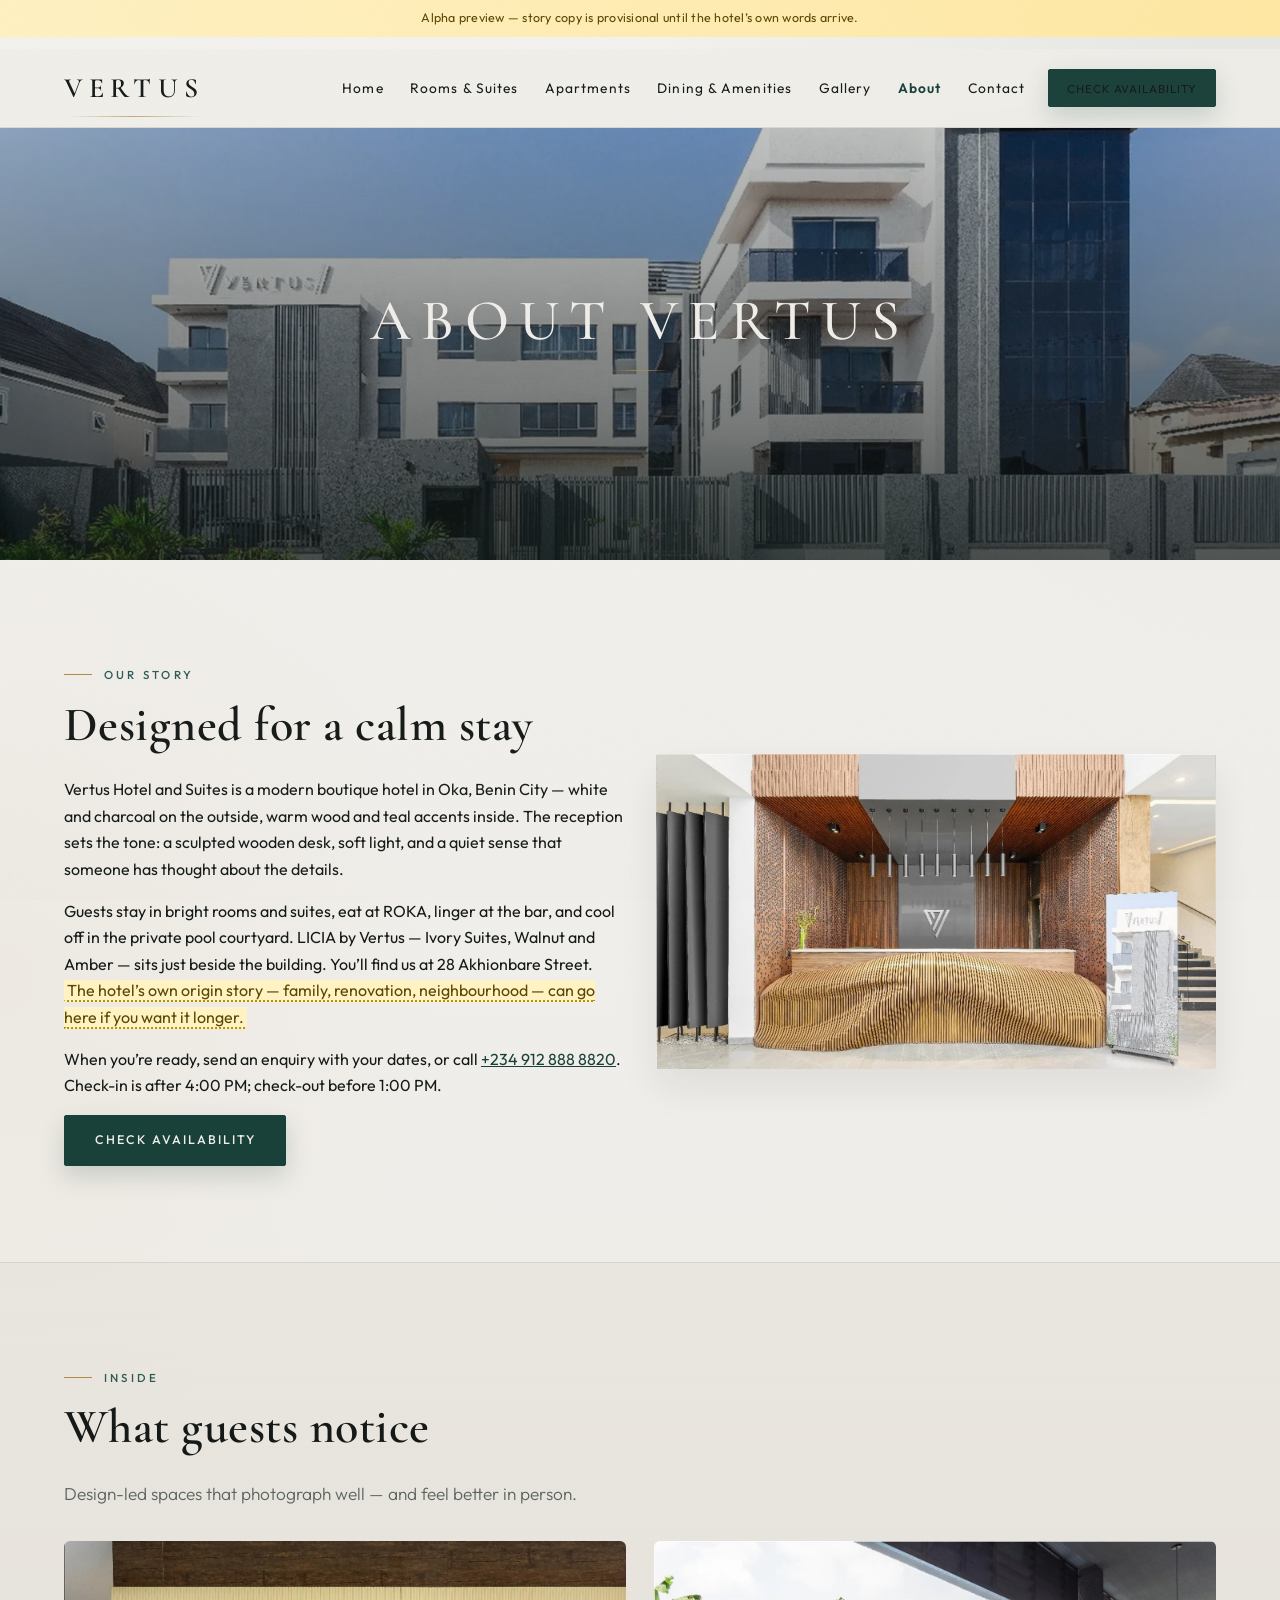
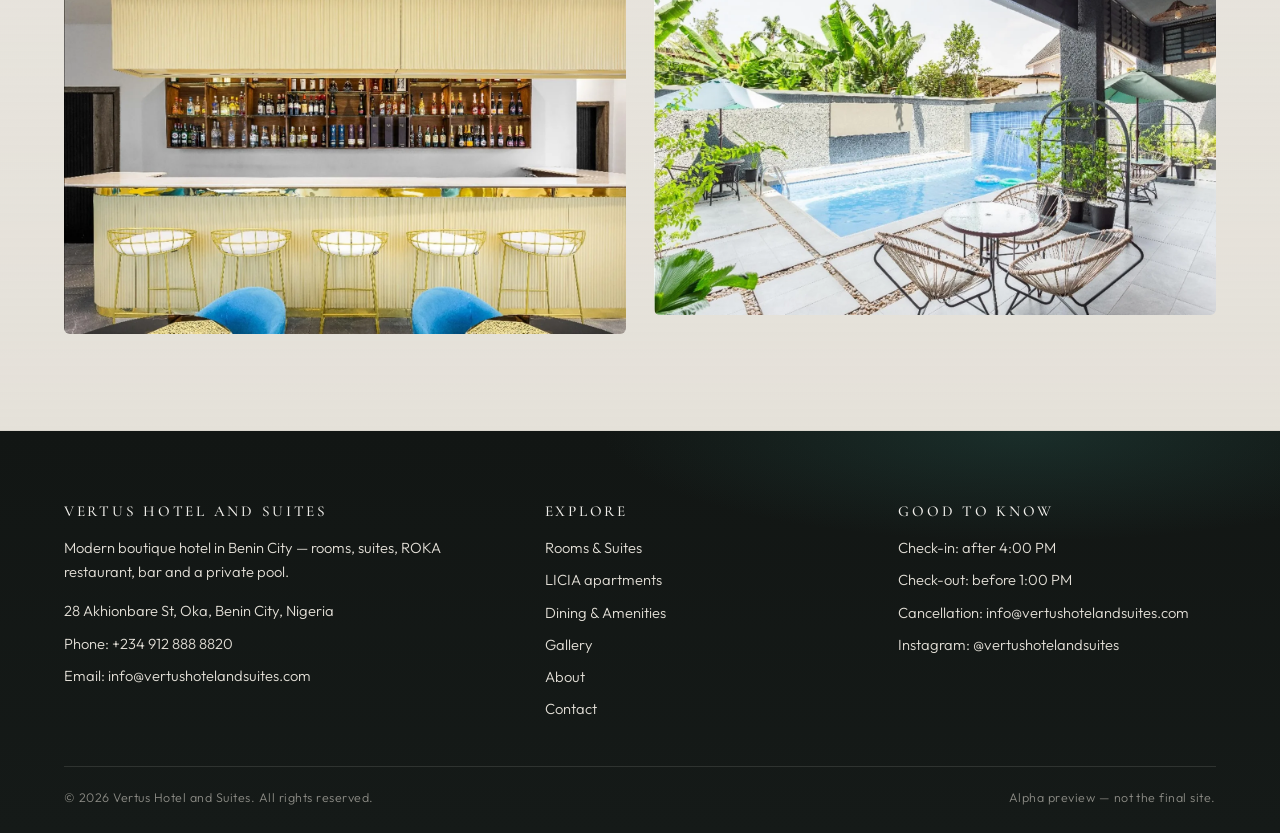
==== commit dd9773b4: "Publish the current hotel site with rates, room photos, LICIA apartments, and contact email. Co-auth" ====
--- a/about.html
+++ b/about.html
@@ -27,6 +27,7 @@
         <ul>
           <li><a href="index.html">Home</a></li>
           <li><a href="rooms.html">Rooms &amp; Suites</a></li>
+          <li><a href="licia.html">Apartments</a></li>
           <li><a href="dining.html">Dining &amp; Amenities</a></li>
           <li><a href="gallery.html">Gallery</a></li>
           <li><a href="about.html" aria-current="page">About</a></li>
@@ -52,7 +53,7 @@
             <span class="eyebrow">Our story</span>
             <h2>Designed for a calm stay</h2>
             <p>Vertus Hotel and Suites is a modern boutique hotel in Oka, Benin City — white and charcoal on the outside, warm wood and teal accents inside. The reception sets the tone: a sculpted wooden desk, soft light, and a quiet sense that someone has thought about the details.</p>
-            <p>Guests stay in bright rooms and suites, eat at ROKA, linger at the bar, and cool off in the private pool courtyard. You’ll find us at 28 Akhionbare Street. <span class="tbd">The hotel’s own origin story — family, renovation, neighbourhood — can go here if you want it longer.</span></p>
+            <p>Guests stay in bright rooms and suites, eat at ROKA, linger at the bar, and cool off in the private pool courtyard. LICIA by Vertus — Ivory Suites, Walnut and Amber — sits just beside the building. You’ll find us at 28 Akhionbare Street. <span class="tbd">The hotel’s own origin story — family, renovation, neighbourhood — can go here if you want it longer.</span></p>
             <p>When you’re ready, send an enquiry with your dates, or call <a href="tel:+2349128888820">+234 912 888 8820</a>. Check-in is after 4:00 PM; check-out before 1:00 PM.</p>
             <a class="btn btn--solid" href="contact.html#enquiry">Check availability</a>
           </div>
@@ -85,13 +86,14 @@
           <ul>
             <li>28 Akhionbare St, Oka, Benin City, Nigeria</li>
             <li>Phone: <a href="tel:+2349128888820">+234 912 888 8820</a></li>
-            <li>Email: <span class="tbd">email pending</span></li>
+            <li>Email: <a href="mailto:info@vertushotelandsuites.com">info@vertushotelandsuites.com</a></li>
           </ul>
         </div>
         <div>
           <h3>Explore</h3>
           <ul>
             <li><a href="rooms.html">Rooms &amp; Suites</a></li>
+            <li><a href="licia.html" target="_blank" rel="noopener noreferrer">LICIA apartments</a></li>
             <li><a href="dining.html">Dining &amp; Amenities</a></li>
             <li><a href="gallery.html">Gallery</a></li>
             <li><a href="about.html">About</a></li>
@@ -103,7 +105,7 @@
           <ul>
             <li>Check-in: after 4:00 PM</li>
             <li>Check-out: before 1:00 PM</li>
-            <li>Cancellation: <span class="tbd">policy pending</span></li>
+            <li>Cancellation: <a href="mailto:info@vertushotelandsuites.com">info@vertushotelandsuites.com</a></li>
             <li>Instagram: <a href="https://www.instagram.com/vertushotelandsuites/" target="_blank" rel="noopener noreferrer">@vertushotelandsuites</a></li>
           </ul>
         </div>
--- a/css/style.css
+++ b/css/style.css
@@ -329,7 +329,7 @@
   .site-nav ul {
     flex-direction: row;
     align-items: center;
-    gap: 1.5rem;
+    gap: 1.15rem;
   }
 
   .site-nav .nav-cta { margin: 0; }
@@ -564,14 +564,43 @@
   gap: 0.55rem;
 }
 
+.room__gallery a {
+  display: block;
+  overflow: hidden;
+  border-radius: var(--radius);
+  height: 100%;
+  cursor: pointer;
+}
+
 .room__gallery img {
   border-radius: var(--radius);
   object-fit: cover;
   width: 100%;
   height: 100%;
-}
-
-.room__gallery img:first-child { grid-row: span 2; aspect-ratio: 3 / 2; }
+  transition: transform 0.7s var(--ease-out);
+}
+
+.room__gallery a:hover img { transform: scale(1.04); }
+
+.room__gallery > :first-child { grid-row: span 2; }
+
+.room__gallery > :first-child img { aspect-ratio: 3 / 2; }
+
+.room__gallery--4 > :first-child { grid-row: span 3; }
+
+.room__gallery--5 {
+  grid-template-columns: 1.35fr 1fr 1fr;
+}
+
+.room__gallery--5 > :first-child { grid-row: span 2; }
+
+@media (max-width: 40rem) {
+  .room__gallery--5 { grid-template-columns: 1fr 1fr; }
+  .room__gallery--5 > :first-child {
+    grid-column: 1 / -1;
+    grid-row: auto;
+  }
+}
 
 .room__facts {
   list-style: none;
@@ -682,10 +711,23 @@
   margin: 0;
   border: 1px solid var(--brass-soft);
   border-radius: 50%;
-  font-family: var(--font-display);
-  font-size: 1.15rem;
   color: var(--accent);
   transition: border-color 0.3s ease, background 0.3s ease, color 0.3s ease;
+}
+
+.amenity-mark svg {
+  width: 1.25rem;
+  height: 1.25rem;
+  fill: none;
+  stroke: currentColor;
+  stroke-width: 1.7;
+  stroke-linecap: round;
+  stroke-linejoin: round;
+}
+
+.amenity-mark .icon-dot {
+  fill: currentColor;
+  stroke: none;
 }
 
 .amenity-link:hover .amenity-mark,
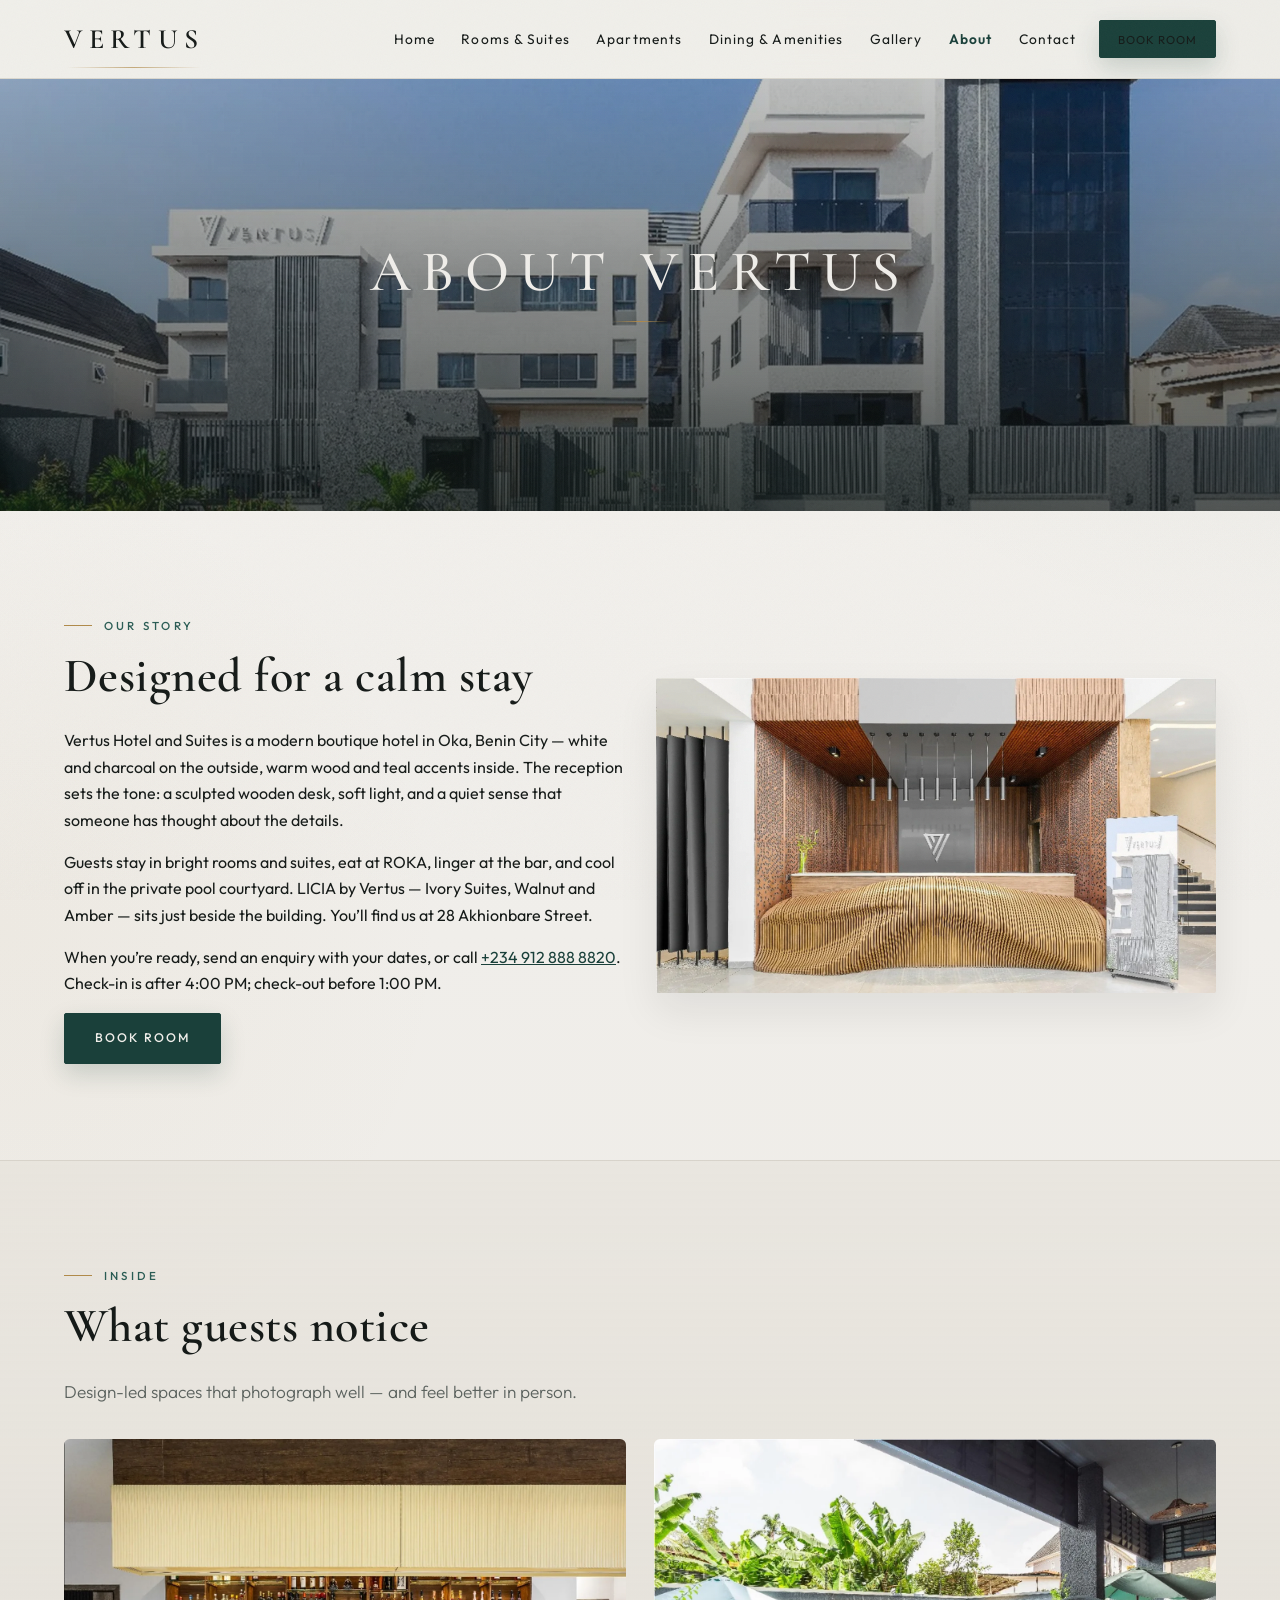
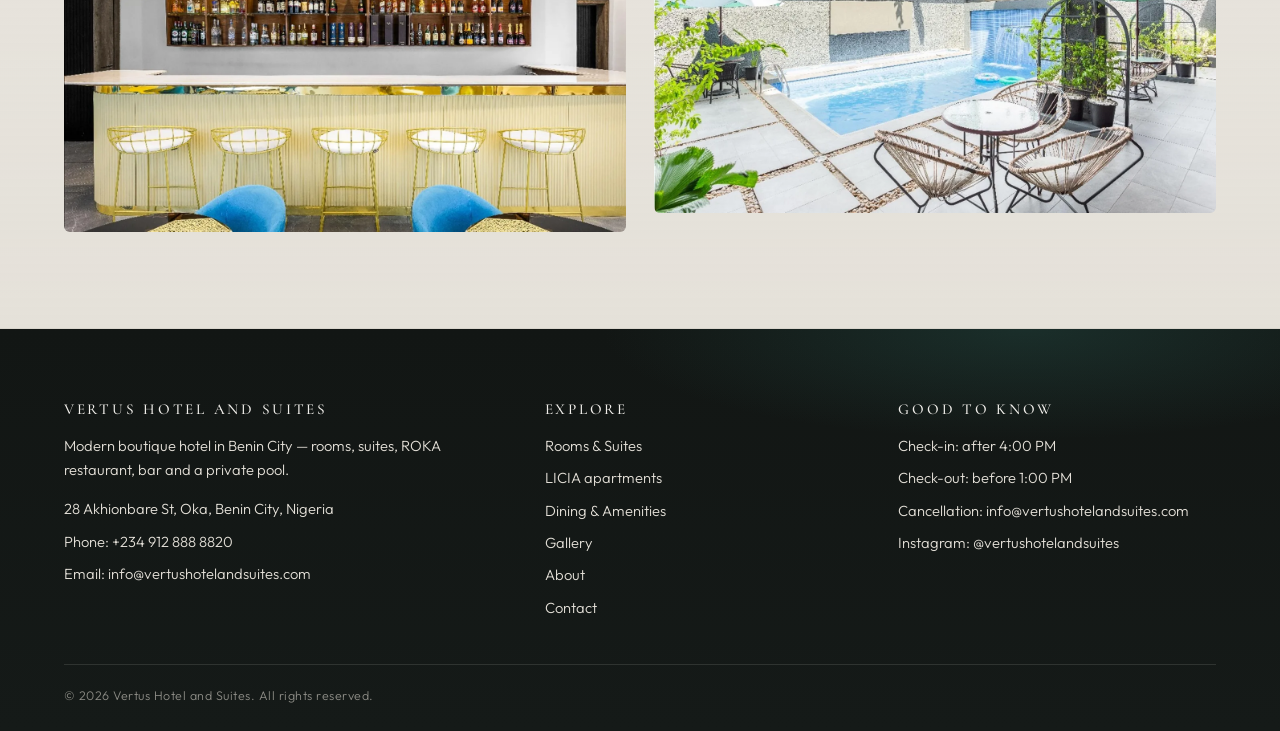
==== commit 72227dd3: "Drop alpha banners and rename booking CTAs to Book room. Co-authored-by: Cursor <cursoragent@cursor." ====
--- a/about.html
+++ b/about.html
@@ -15,7 +15,6 @@
   <link rel="stylesheet" href="css/style.css">
 </head>
 <body>
-  <p class="alpha-note">Alpha preview — story copy is provisional until the hotel’s own words arrive.</p>
 
   <header class="site-header">
     <div class="container site-header__inner">
@@ -32,7 +31,7 @@
           <li><a href="gallery.html">Gallery</a></li>
           <li><a href="about.html" aria-current="page">About</a></li>
           <li><a href="contact.html">Contact</a></li>
-          <li class="nav-cta"><a class="btn btn--solid" href="contact.html#enquiry">Check availability</a></li>
+          <li class="nav-cta"><a class="btn btn--solid" href="contact.html#enquiry">Book room</a></li>
         </ul>
       </nav>
     </div>
@@ -53,9 +52,9 @@
             <span class="eyebrow">Our story</span>
             <h2>Designed for a calm stay</h2>
             <p>Vertus Hotel and Suites is a modern boutique hotel in Oka, Benin City — white and charcoal on the outside, warm wood and teal accents inside. The reception sets the tone: a sculpted wooden desk, soft light, and a quiet sense that someone has thought about the details.</p>
-            <p>Guests stay in bright rooms and suites, eat at ROKA, linger at the bar, and cool off in the private pool courtyard. LICIA by Vertus — Ivory Suites, Walnut and Amber — sits just beside the building. You’ll find us at 28 Akhionbare Street. <span class="tbd">The hotel’s own origin story — family, renovation, neighbourhood — can go here if you want it longer.</span></p>
+            <p>Guests stay in bright rooms and suites, eat at ROKA, linger at the bar, and cool off in the private pool courtyard. LICIA by Vertus — Ivory Suites, Walnut and Amber — sits just beside the building. You’ll find us at 28 Akhionbare Street.</p>
             <p>When you’re ready, send an enquiry with your dates, or call <a href="tel:+2349128888820">+234 912 888 8820</a>. Check-in is after 4:00 PM; check-out before 1:00 PM.</p>
-            <a class="btn btn--solid" href="contact.html#enquiry">Check availability</a>
+            <a class="btn btn--solid" href="contact.html#enquiry">Book room</a>
           </div>
           <img class="reveal" src="assets/img/lobby.webp" alt="Vertus reception lobby" loading="lazy" width="1400" height="900">
         </div>
@@ -112,7 +111,6 @@
       </div>
       <div class="site-footer__legal">
         <span>&copy; 2026 Vertus Hotel and Suites. All rights reserved.</span>
-        <span>Alpha preview — not the final site.</span>
       </div>
     </div>
   </footer>
--- a/css/style.css
+++ b/css/style.css
@@ -133,16 +133,6 @@
 
 .section--accent .lede { color: rgba(240, 238, 234, 0.82); }
 
-/* Placeholder marker — flags facts still pending */
-.tbd {
-  background: #fff3c4;
-  border-bottom: 2px dotted #b78f00;
-  padding-inline: 0.2em;
-  border-radius: 2px;
-  font-style: normal;
-  color: #5c4700;
-}
-
 /* --------------------------------------------------------------------------
    Buttons
    -------------------------------------------------------------------------- */
@@ -1086,15 +1076,3 @@
   .grid .reveal:nth-child(3) { transition-delay: 0.16s; }
 }
 
-/* --------------------------------------------------------------------------
-   Alpha banner — removed at beta
-   -------------------------------------------------------------------------- */
-
-.alpha-note {
-  background: linear-gradient(90deg, #fff1c2, #ffe8a3);
-  color: #5c4700;
-  text-align: center;
-  font-size: 0.78rem;
-  letter-spacing: 0.02em;
-  padding: 0.5rem var(--pad);
-}
